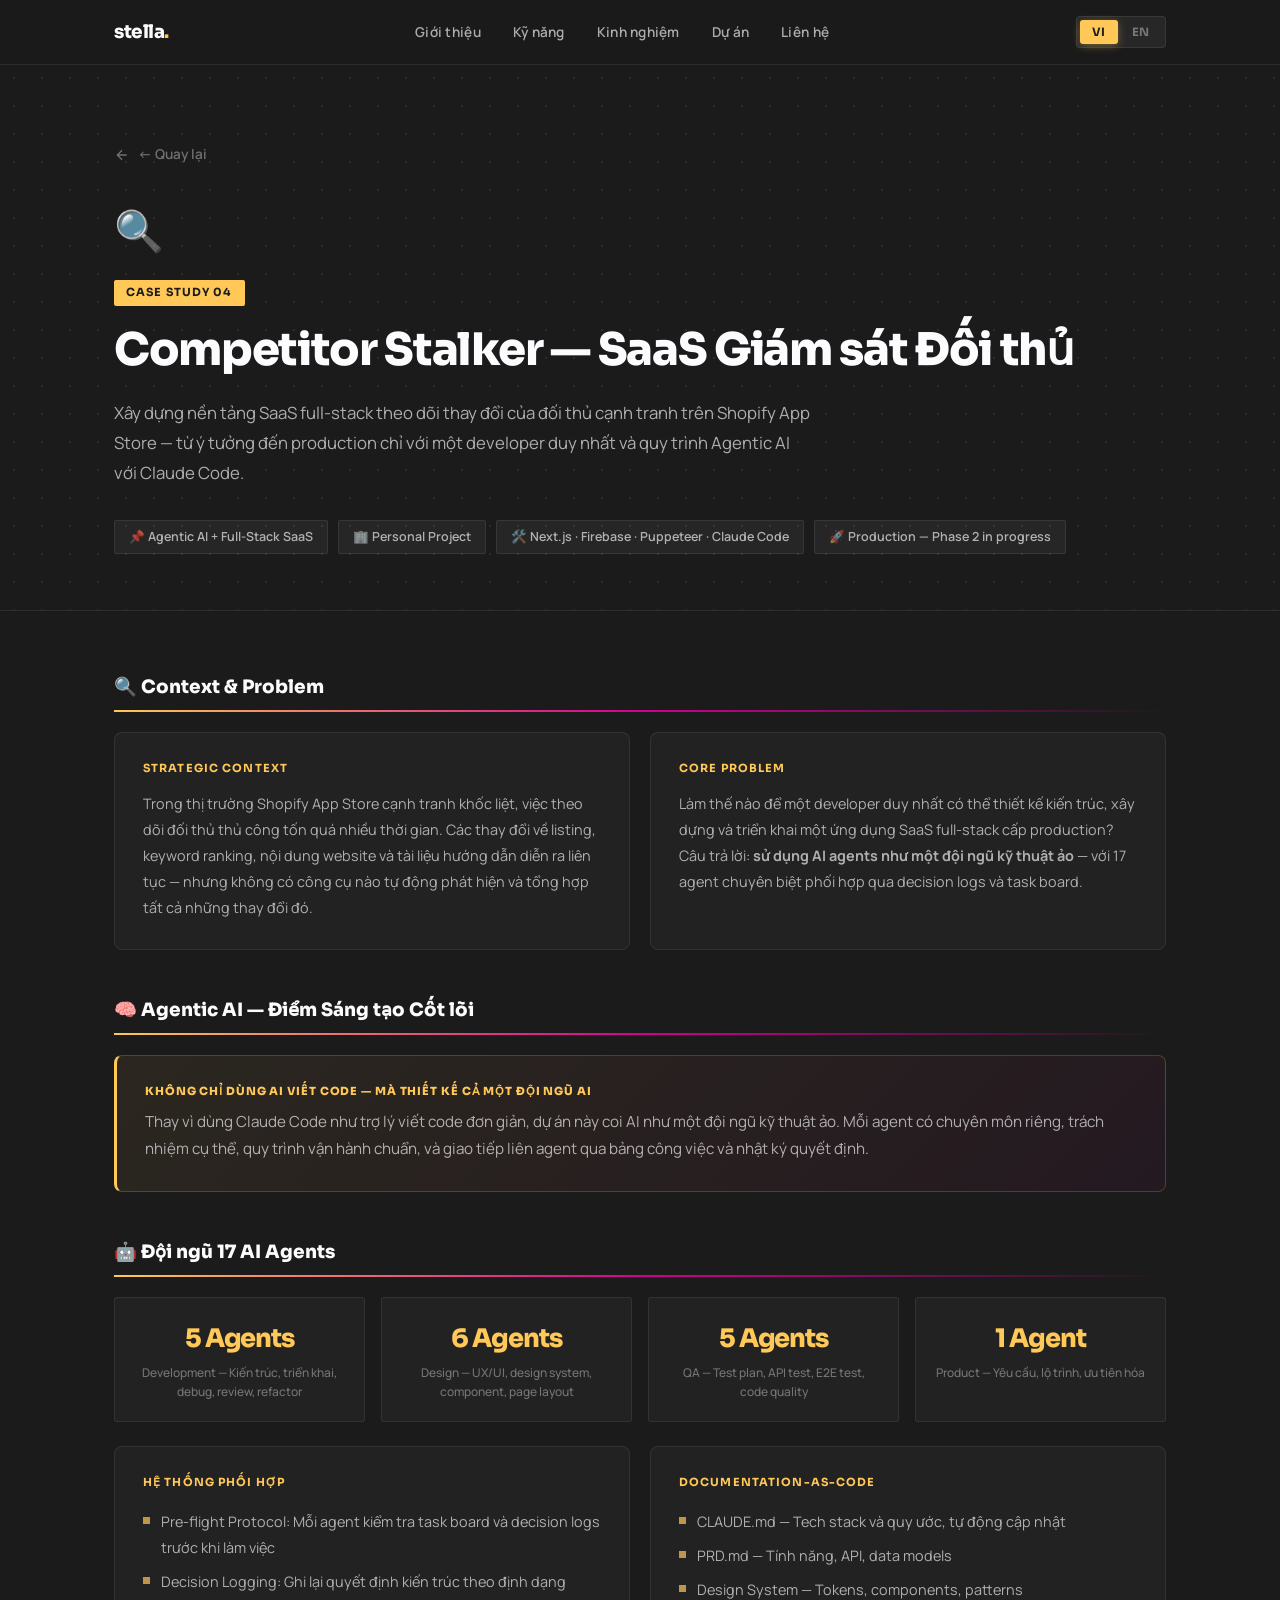
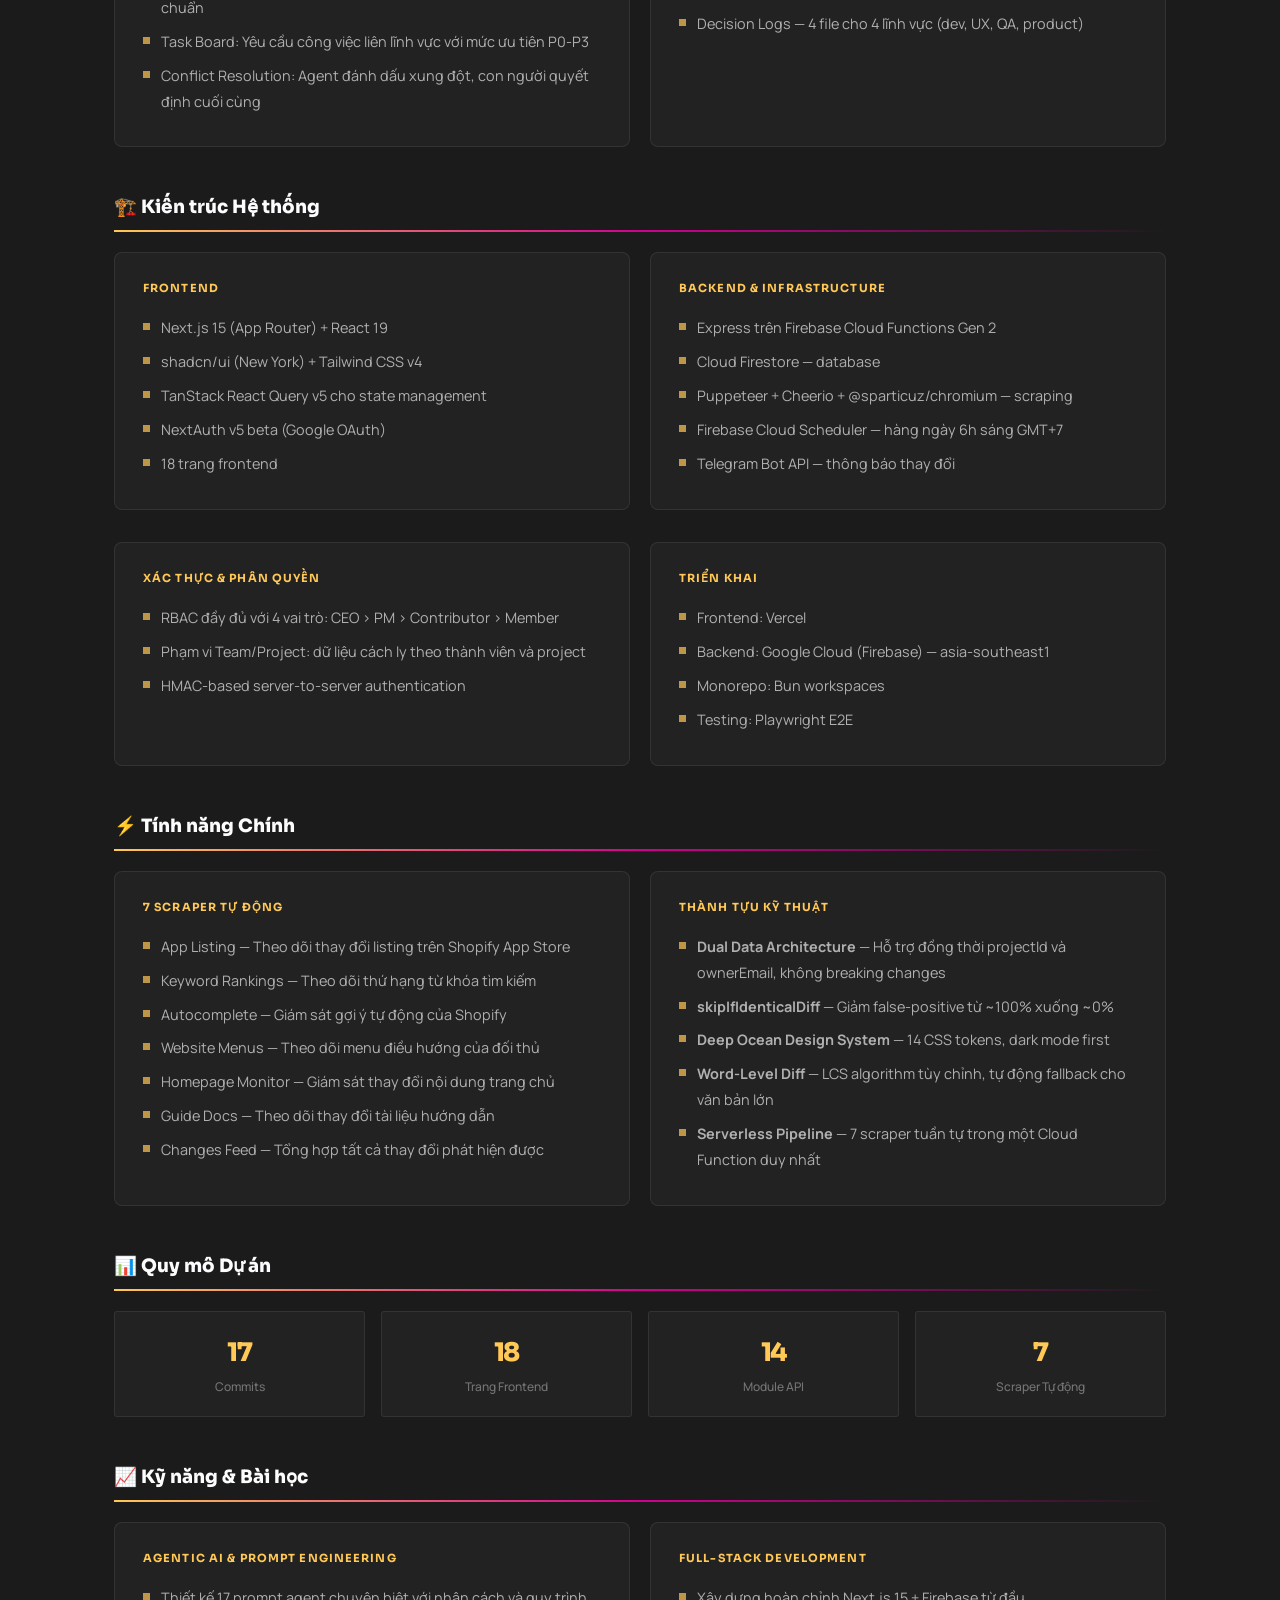
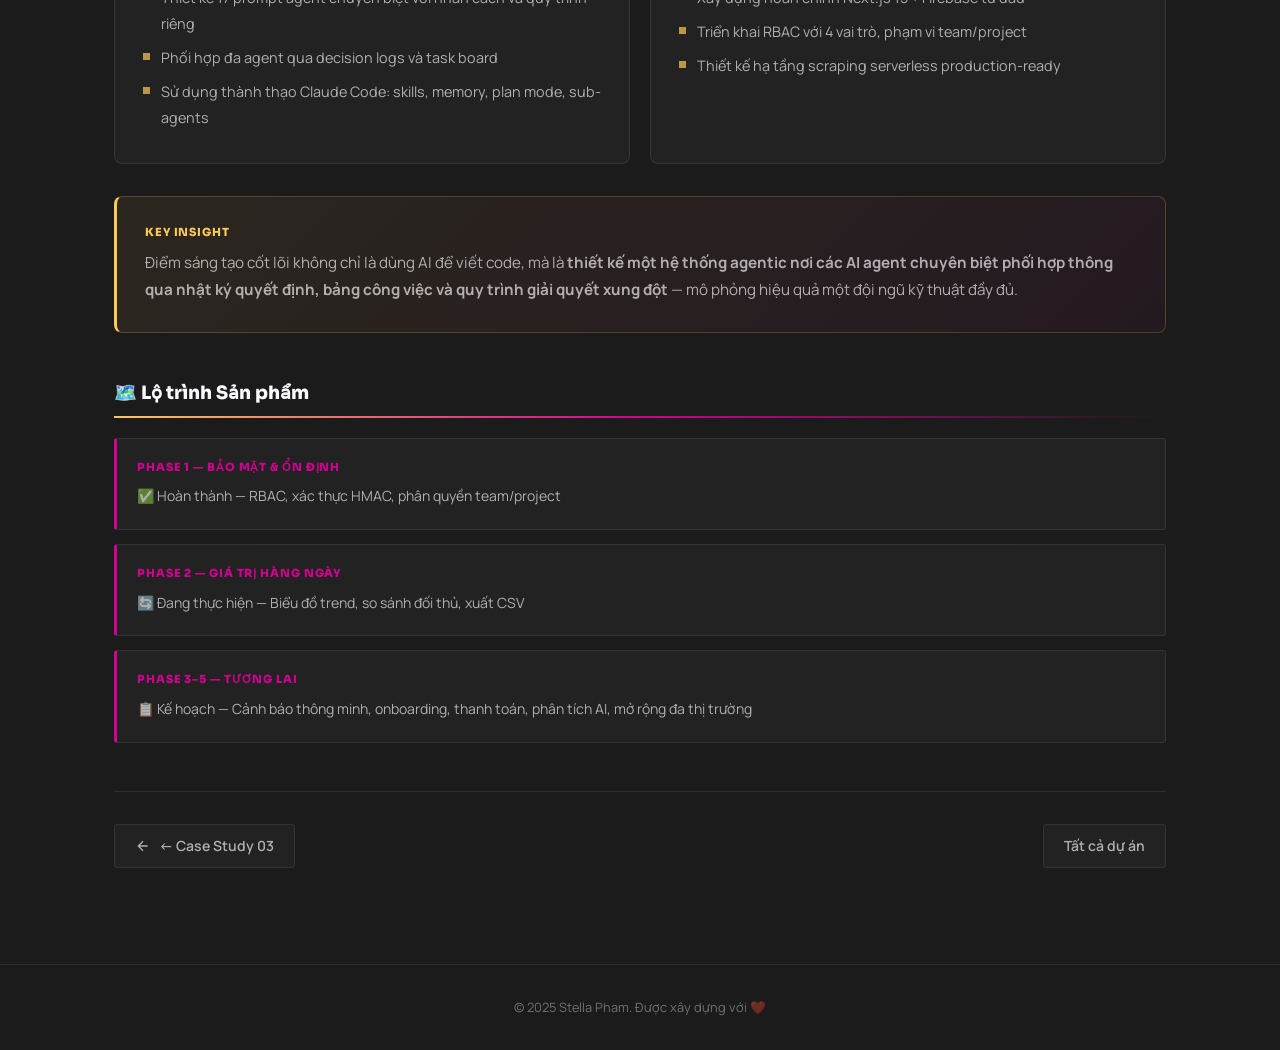
==== projects/competitor-stalker.html @ 6e5c9810 "Add Competitor Stalker case study (Case Study 04) Co-Authored-By: Claude Opus 4.6 (1M context) <nore" ====
<!DOCTYPE html>
<html lang="vi">
<head>
  <meta charset="UTF-8" />
  <meta name="viewport" content="width=device-width, initial-scale=1.0" />
  <!-- Google tag (gtag.js) -->
  <script async src="https://www.googletagmanager.com/gtag/js?id=G-910F1MGZ9N"></script>
  <script>
    window.dataLayer = window.dataLayer || [];
    function gtag(){dataLayer.push(arguments);}
    gtag('js', new Date());
    gtag('config', 'G-910F1MGZ9N');
  </script>
  <title>Competitor Stalker — Stella Pham</title>
  <link rel="preconnect" href="https://fonts.googleapis.com" />
  <link rel="preconnect" href="https://fonts.gstatic.com" crossorigin />
  <link href="https://fonts.googleapis.com/css2?family=Sora:wght@400;500;600;700;800&family=Manrope:wght@400;500;600;700;800&display=swap" rel="stylesheet" />
  <link rel="stylesheet" href="../css/style.css" />
</head>
<body class="detail-page">

<nav>
  <div class="nav-inner">
    <a href="../index.html" class="nav-logo">stella<span>.</span></a>
    <ul class="nav-links">
      <li><a href="../index.html#about" class="nav-link" id="nav-about">Giới thiệu</a></li>
      <li><a href="../index.html#skills" class="nav-link" id="nav-skills">Kỹ năng</a></li>
      <li><a href="../index.html#experience" class="nav-link" id="nav-exp">Kinh nghiệm</a></li>
      <li><a href="../index.html#projects" class="nav-link" id="nav-proj">Dự án</a></li>
      <li><a href="../index.html#contact" class="nav-link" id="nav-contact">Liên hệ</a></li>
    </ul>
    <div class="lang-toggle">
      <button class="lang-btn active" data-lang="vi">VI</button>
      <button class="lang-btn" data-lang="en">EN</button>
    </div>
  </div>
</nav>

<div class="detail-hero">
  <div class="container">
    <a href="../index.html#projects" class="detail-back">
      <svg viewBox="0 0 24 24" fill="none" stroke="currentColor" stroke-width="2"><path d="M19 12H5M12 5l-7 7 7 7"/></svg>
      <span id="back-text">Quay lại</span>
    </a>
    <div class="detail-icon">🔍</div>
    <div class="detail-tag">Case Study 04</div>
    <h1 class="detail-title" id="detail-title">Competitor Stalker — SaaS Giám sát Đối thủ</h1>
    <p class="detail-summary" id="detail-summary">
      Xây dựng nền tảng SaaS full-stack theo dõi thay đổi của đối thủ cạnh tranh trên Shopify App Store — từ ý tưởng đến production chỉ với một developer duy nhất và quy trình Agentic AI với Claude Code.
    </p>
    <div class="detail-meta">
      <span class="detail-meta-tag">📌 Agentic AI + Full-Stack SaaS</span>
      <span class="detail-meta-tag">🏢 Personal Project</span>
      <span class="detail-meta-tag">🛠️ Next.js · Firebase · Puppeteer · Claude Code</span>
      <span class="detail-meta-tag" id="meta-status">🚀 Production — Phase 2 in progress</span>
    </div>
  </div>
</div>

<div class="detail-body">
  <div class="container">

    <!-- CONTEXT -->
    <div class="detail-section">
      <h2 class="detail-section-title" id="sec-context">🔍 Context & Problem</h2>
      <div class="detail-grid fade-in">
        <div class="detail-card">
          <h3 id="card-context-title">Strategic Context</h3>
          <p id="card-context-body">Trong thị trường Shopify App Store cạnh tranh khốc liệt, việc theo dõi đối thủ thủ công tốn quá nhiều thời gian. Các thay đổi về listing, keyword ranking, nội dung website và tài liệu hướng dẫn diễn ra liên tục — nhưng không có công cụ nào tự động phát hiện và tổng hợp tất cả những thay đổi đó.</p>
        </div>
        <div class="detail-card">
          <h3 id="card-problem-title">Core Problem</h3>
          <p id="card-problem-body">Làm thế nào để một developer duy nhất có thể thiết kế kiến trúc, xây dựng và triển khai một ứng dụng SaaS full-stack cấp production? Câu trả lời: <strong>sử dụng AI agents như một đội ngũ kỹ thuật ảo</strong> — với 17 agent chuyên biệt phối hợp qua decision logs và task board.</p>
        </div>
      </div>
    </div>

    <!-- INNOVATION -->
    <div class="detail-section">
      <h2 class="detail-section-title" id="sec-innovation">🧠 Agentic AI — Điểm Sáng tạo Cốt lõi</h2>
      <div class="impact-highlight fade-in">
        <h3 id="innovation-title">Không chỉ dùng AI viết code — mà thiết kế cả một đội ngũ AI</h3>
        <p id="innovation-body">Thay vì dùng Claude Code như trợ lý viết code đơn giản, dự án này coi AI như một đội ngũ kỹ thuật ảo. Mỗi agent có chuyên môn riêng, trách nhiệm cụ thể, quy trình vận hành chuẩn, và giao tiếp liên agent qua bảng công việc và nhật ký quyết định.</p>
      </div>
    </div>

    <!-- AGENT TEAM -->
    <div class="detail-section">
      <h2 class="detail-section-title" id="sec-agents">🤖 Đội ngũ 17 AI Agents</h2>
      <div class="kpi-grid fade-in">
        <div class="kpi-card">
          <div class="kpi-value" id="kpi1-val">5 Agents</div>
          <div class="kpi-label" id="kpi1-label">Development — Kiến trúc, triển khai, debug, review, refactor</div>
        </div>
        <div class="kpi-card">
          <div class="kpi-value" id="kpi2-val">6 Agents</div>
          <div class="kpi-label" id="kpi2-label">Design — UX/UI, design system, component, page layout</div>
        </div>
        <div class="kpi-card">
          <div class="kpi-value" id="kpi3-val">5 Agents</div>
          <div class="kpi-label" id="kpi3-label">QA — Test plan, API test, E2E test, code quality</div>
        </div>
        <div class="kpi-card">
          <div class="kpi-value" id="kpi4-val">1 Agent</div>
          <div class="kpi-label" id="kpi4-label">Product — Yêu cầu, lộ trình, ưu tiên hóa</div>
        </div>
      </div>
      <div class="detail-grid fade-in" style="margin-top:24px;">
        <div class="detail-card">
          <h3 id="coord-title">Hệ thống Phối hợp</h3>
          <ul>
            <li id="c1">Pre-flight Protocol: Mỗi agent kiểm tra task board và decision logs trước khi làm việc</li>
            <li id="c2">Decision Logging: Ghi lại quyết định kiến trúc theo định dạng chuẩn</li>
            <li id="c3">Task Board: Yêu cầu công việc liên lĩnh vực với mức ưu tiên P0-P3</li>
            <li id="c4">Conflict Resolution: Agent đánh dấu xung đột, con người quyết định cuối cùng</li>
          </ul>
        </div>
        <div class="detail-card">
          <h3 id="doc-title">Documentation-as-Code</h3>
          <ul>
            <li id="dc1">CLAUDE.md — Tech stack và quy ước, tự động cập nhật</li>
            <li id="dc2">PRD.md — Tính năng, API, data models</li>
            <li id="dc3">Design System — Tokens, components, patterns</li>
            <li id="dc4">Decision Logs — 4 file cho 4 lĩnh vực (dev, UX, QA, product)</li>
          </ul>
        </div>
      </div>
    </div>

    <!-- ARCHITECTURE -->
    <div class="detail-section">
      <h2 class="detail-section-title" id="sec-arch">🏗️ Kiến trúc Hệ thống</h2>
      <div class="detail-grid fade-in">
        <div class="detail-card">
          <h3 id="fe-title">Frontend</h3>
          <ul>
            <li id="fe1">Next.js 15 (App Router) + React 19</li>
            <li id="fe2">shadcn/ui (New York) + Tailwind CSS v4</li>
            <li id="fe3">TanStack React Query v5 cho state management</li>
            <li id="fe4">NextAuth v5 beta (Google OAuth)</li>
            <li id="fe5">18 trang frontend</li>
          </ul>
        </div>
        <div class="detail-card">
          <h3 id="be-title">Backend & Infrastructure</h3>
          <ul>
            <li id="be1">Express trên Firebase Cloud Functions Gen 2</li>
            <li id="be2">Cloud Firestore — database</li>
            <li id="be3">Puppeteer + Cheerio + @sparticuz/chromium — scraping</li>
            <li id="be4">Firebase Cloud Scheduler — hàng ngày 6h sáng GMT+7</li>
            <li id="be5">Telegram Bot API — thông báo thay đổi</li>
          </ul>
        </div>
      </div>
      <div class="detail-grid fade-in" style="margin-top:24px;">
        <div class="detail-card">
          <h3 id="auth-title">Xác thực & Phân quyền</h3>
          <ul>
            <li id="a1">RBAC đầy đủ với 4 vai trò: CEO > PM > Contributor > Member</li>
            <li id="a2">Phạm vi Team/Project: dữ liệu cách ly theo thành viên và project</li>
            <li id="a3">HMAC-based server-to-server authentication</li>
          </ul>
        </div>
        <div class="detail-card">
          <h3 id="deploy-title">Triển khai</h3>
          <ul>
            <li id="dp1">Frontend: Vercel</li>
            <li id="dp2">Backend: Google Cloud (Firebase) — asia-southeast1</li>
            <li id="dp3">Monorepo: Bun workspaces</li>
            <li id="dp4">Testing: Playwright E2E</li>
          </ul>
        </div>
      </div>
    </div>

    <!-- FEATURES -->
    <div class="detail-section">
      <h2 class="detail-section-title" id="sec-features">⚡ Tính năng Chính</h2>
      <div class="detail-grid fade-in">
        <div class="detail-card">
          <h3 id="scraper-title">7 Scraper Tự động</h3>
          <ul>
            <li id="f1">App Listing — Theo dõi thay đổi listing trên Shopify App Store</li>
            <li id="f2">Keyword Rankings — Theo dõi thứ hạng từ khóa tìm kiếm</li>
            <li id="f3">Autocomplete — Giám sát gợi ý tự động của Shopify</li>
            <li id="f4">Website Menus — Theo dõi menu điều hướng của đối thủ</li>
            <li id="f5">Homepage Monitor — Giám sát thay đổi nội dung trang chủ</li>
            <li id="f6">Guide Docs — Theo dõi thay đổi tài liệu hướng dẫn</li>
            <li id="f7">Changes Feed — Tổng hợp tất cả thay đổi phát hiện được</li>
          </ul>
        </div>
        <div class="detail-card">
          <h3 id="tech-title">Thành tựu Kỹ thuật</h3>
          <ul>
            <li id="t1"><strong>Dual Data Architecture</strong> — Hỗ trợ đồng thời projectId và ownerEmail, không breaking changes</li>
            <li id="t2"><strong>skipIfIdenticalDiff</strong> — Giảm false-positive từ ~100% xuống ~0%</li>
            <li id="t3"><strong>Deep Ocean Design System</strong> — 14 CSS tokens, dark mode first</li>
            <li id="t4"><strong>Word-Level Diff</strong> — LCS algorithm tùy chỉnh, tự động fallback cho văn bản lớn</li>
            <li id="t5"><strong>Serverless Pipeline</strong> — 7 scraper tuần tự trong một Cloud Function duy nhất</li>
          </ul>
        </div>
      </div>
    </div>

    <!-- METRICS -->
    <div class="detail-section">
      <h2 class="detail-section-title" id="sec-metrics">📊 Quy mô Dự án</h2>
      <div class="kpi-grid fade-in">
        <div class="kpi-card">
          <div class="kpi-value" id="m1-val">17</div>
          <div class="kpi-label" id="m1-label">Commits</div>
        </div>
        <div class="kpi-card">
          <div class="kpi-value" id="m2-val">18</div>
          <div class="kpi-label" id="m2-label">Trang Frontend</div>
        </div>
        <div class="kpi-card">
          <div class="kpi-value" id="m3-val">14</div>
          <div class="kpi-label" id="m3-label">Module API</div>
        </div>
        <div class="kpi-card">
          <div class="kpi-value" id="m4-val">7</div>
          <div class="kpi-label" id="m4-label">Scraper Tự động</div>
        </div>
      </div>
    </div>

    <!-- SKILLS LEARNED -->
    <div class="detail-section">
      <h2 class="detail-section-title" id="sec-skills">📈 Kỹ năng & Bài học</h2>
      <div class="detail-grid fade-in">
        <div class="detail-card">
          <h3 id="skill-ai-title">Agentic AI & Prompt Engineering</h3>
          <ul>
            <li id="sk1">Thiết kế 17 prompt agent chuyên biệt với nhân cách và quy trình riêng</li>
            <li id="sk2">Phối hợp đa agent qua decision logs và task board</li>
            <li id="sk3">Sử dụng thành thạo Claude Code: skills, memory, plan mode, sub-agents</li>
          </ul>
        </div>
        <div class="detail-card">
          <h3 id="skill-dev-title">Full-Stack Development</h3>
          <ul>
            <li id="sk4">Xây dựng hoàn chỉnh Next.js 15 + Firebase từ đầu</li>
            <li id="sk5">Triển khai RBAC với 4 vai trò, phạm vi team/project</li>
            <li id="sk6">Thiết kế hạ tầng scraping serverless production-ready</li>
          </ul>
        </div>
      </div>
      <div class="impact-highlight fade-in" style="margin-top:24px;">
        <h3 id="learning-title">Key Insight</h3>
        <p id="learning-body">Điểm sáng tạo cốt lõi không chỉ là dùng AI để viết code, mà là <strong>thiết kế một hệ thống agentic nơi các AI agent chuyên biệt phối hợp thông qua nhật ký quyết định, bảng công việc và quy trình giải quyết xung đột</strong> — mô phỏng hiệu quả một đội ngũ kỹ thuật đầy đủ.</p>
      </div>
    </div>

    <!-- ROADMAP -->
    <div class="detail-section">
      <h2 class="detail-section-title" id="sec-roadmap">🗺️ Lộ trình Sản phẩm</h2>
      <div class="user-story-list fade-in">
        <div class="user-story-card">
          <div class="user-story-role" id="phase1-role">Phase 1 — Bảo mật & Ổn định</div>
          <p id="phase1">✅ Hoàn thành — RBAC, xác thực HMAC, phân quyền team/project</p>
        </div>
        <div class="user-story-card">
          <div class="user-story-role" id="phase2-role">Phase 2 — Giá trị Hàng ngày</div>
          <p id="phase2">🔄 Đang thực hiện — Biểu đồ trend, so sánh đối thủ, xuất CSV</p>
        </div>
        <div class="user-story-card">
          <div class="user-story-role" id="phase3-role">Phase 3–5 — Tương lai</div>
          <p id="phase3">📋 Kế hoạch — Cảnh báo thông minh, onboarding, thanh toán, phân tích AI, mở rộng đa thị trường</p>
        </div>
      </div>
    </div>

    <div class="detail-nav">
      <a href="dashboard-authentication.html">
        <svg width="16" height="16" viewBox="0 0 24 24" fill="none" stroke="currentColor" stroke-width="2"><path d="M19 12H5M12 5l-7 7 7 7"/></svg>
        <span id="prev-proj">← Case Study 03</span>
      </a>
      <a href="../index.html#projects">
        <span id="back-all">Tất cả dự án</span>
      </a>
    </div>

  </div>
</div>

<footer><p id="footer-text">© 2025 Stella Pham. Built with ❤️</p></footer>

<script src="../js/main.js"></script>
<script>
const detailI18n4 = {
  vi: {
    back: '← Quay lại', backAll: 'Tất cả dự án', prevProj: '← Case Study 03',
    title: 'Competitor Stalker — SaaS Giám sát Đối thủ',
    summary: 'Xây dựng nền tảng SaaS full-stack theo dõi thay đổi của đối thủ cạnh tranh trên Shopify App Store — từ ý tưởng đến production chỉ với một developer duy nhất và quy trình Agentic AI với Claude Code.',
    metaStatus: '🚀 Production — Phase 2 in progress',
    secContext: '🔍 Context & Problem',
    contextTitle: 'Strategic Context',
    contextBody: 'Trong thị trường Shopify App Store cạnh tranh khốc liệt, việc theo dõi đối thủ thủ công tốn quá nhiều thời gian. Các thay đổi về listing, keyword ranking, nội dung website và tài liệu hướng dẫn diễn ra liên tục — nhưng không có công cụ nào tự động phát hiện và tổng hợp tất cả những thay đổi đó.',
    problemTitle: 'Core Problem',
    problemBody: 'Làm thế nào để một developer duy nhất có thể thiết kế kiến trúc, xây dựng và triển khai một ứng dụng SaaS full-stack cấp production? Câu trả lời: <strong>sử dụng AI agents như một đội ngũ kỹ thuật ảo</strong> — với 17 agent chuyên biệt phối hợp qua decision logs và task board.',
    secInnovation: '🧠 Agentic AI — Điểm Sáng tạo Cốt lõi',
    innovationTitle: 'Không chỉ dùng AI viết code — mà thiết kế cả một đội ngũ AI',
    innovationBody: 'Thay vì dùng Claude Code như trợ lý viết code đơn giản, dự án này coi AI như một đội ngũ kỹ thuật ảo. Mỗi agent có chuyên môn riêng, trách nhiệm cụ thể, quy trình vận hành chuẩn, và giao tiếp liên agent qua bảng công việc và nhật ký quyết định.',
    secAgents: '🤖 Đội ngũ 17 AI Agents',
    kpi1val: '5 Agents', kpi1label: 'Development — Kiến trúc, triển khai, debug, review, refactor',
    kpi2val: '6 Agents', kpi2label: 'Design — UX/UI, design system, component, page layout',
    kpi3val: '5 Agents', kpi3label: 'QA — Test plan, API test, E2E test, code quality',
    kpi4val: '1 Agent', kpi4label: 'Product — Yêu cầu, lộ trình, ưu tiên hóa',
    coordTitle: 'Hệ thống Phối hợp',
    c: ['Pre-flight Protocol: Mỗi agent kiểm tra task board và decision logs trước khi làm việc','Decision Logging: Ghi lại quyết định kiến trúc theo định dạng chuẩn','Task Board: Yêu cầu công việc liên lĩnh vực với mức ưu tiên P0-P3','Conflict Resolution: Agent đánh dấu xung đột, con người quyết định cuối cùng'],
    docTitle: 'Documentation-as-Code',
    dc: ['CLAUDE.md — Tech stack và quy ước, tự động cập nhật','PRD.md — Tính năng, API, data models','Design System — Tokens, components, patterns','Decision Logs — 4 file cho 4 lĩnh vực (dev, UX, QA, product)'],
    secArch: '🏗️ Kiến trúc Hệ thống',
    feTitle: 'Frontend',
    fe: ['Next.js 15 (App Router) + React 19','shadcn/ui (New York) + Tailwind CSS v4','TanStack React Query v5 cho state management','NextAuth v5 beta (Google OAuth)','18 trang frontend'],
    beTitle: 'Backend & Infrastructure',
    be: ['Express trên Firebase Cloud Functions Gen 2','Cloud Firestore — database','Puppeteer + Cheerio + @sparticuz/chromium — scraping','Firebase Cloud Scheduler — hàng ngày 6h sáng GMT+7','Telegram Bot API — thông báo thay đổi'],
    authTitle: 'Xác thực & Phân quyền',
    a: ['RBAC đầy đủ với 4 vai trò: CEO > PM > Contributor > Member','Phạm vi Team/Project: dữ liệu cách ly theo thành viên và project','HMAC-based server-to-server authentication'],
    deployTitle: 'Triển khai',
    dp: ['Frontend: Vercel','Backend: Google Cloud (Firebase) — asia-southeast1','Monorepo: Bun workspaces','Testing: Playwright E2E'],
    secFeatures: '⚡ Tính năng Chính',
    scraperTitle: '7 Scraper Tự động',
    f: ['App Listing — Theo dõi thay đổi listing trên Shopify App Store','Keyword Rankings — Theo dõi thứ hạng từ khóa tìm kiếm','Autocomplete — Giám sát gợi ý tự động của Shopify','Website Menus — Theo dõi menu điều hướng của đối thủ','Homepage Monitor — Giám sát thay đổi nội dung trang chủ','Guide Docs — Theo dõi thay đổi tài liệu hướng dẫn','Changes Feed — Tổng hợp tất cả thay đổi phát hiện được'],
    techTitle: 'Thành tựu Kỹ thuật',
    t: ['<strong>Dual Data Architecture</strong> — Hỗ trợ đồng thời projectId và ownerEmail, không breaking changes','<strong>skipIfIdenticalDiff</strong> — Giảm false-positive từ ~100% xuống ~0%','<strong>Deep Ocean Design System</strong> — 14 CSS tokens, dark mode first','<strong>Word-Level Diff</strong> — LCS algorithm tùy chỉnh, tự động fallback cho văn bản lớn','<strong>Serverless Pipeline</strong> — 7 scraper tuần tự trong một Cloud Function duy nhất'],
    secMetrics: '📊 Quy mô Dự án',
    m1val: '17', m1label: 'Commits',
    m2val: '18', m2label: 'Trang Frontend',
    m3val: '14', m3label: 'Module API',
    m4val: '7', m4label: 'Scraper Tự động',
    secSkills: '📈 Kỹ năng & Bài học',
    skillAiTitle: 'Agentic AI & Prompt Engineering',
    sk_ai: ['Thiết kế 17 prompt agent chuyên biệt với nhân cách và quy trình riêng','Phối hợp đa agent qua decision logs và task board','Sử dụng thành thạo Claude Code: skills, memory, plan mode, sub-agents'],
    skillDevTitle: 'Full-Stack Development',
    sk_dev: ['Xây dựng hoàn chỉnh Next.js 15 + Firebase từ đầu','Triển khai RBAC với 4 vai trò, phạm vi team/project','Thiết kế hạ tầng scraping serverless production-ready'],
    learningTitle: 'Key Insight',
    learningBody: 'Điểm sáng tạo cốt lõi không chỉ là dùng AI để viết code, mà là <strong>thiết kế một hệ thống agentic nơi các AI agent chuyên biệt phối hợp thông qua nhật ký quyết định, bảng công việc và quy trình giải quyết xung đột</strong> — mô phỏng hiệu quả một đội ngũ kỹ thuật đầy đủ.',
    secRoadmap: '🗺️ Lộ trình Sản phẩm',
    phase1role: 'Phase 1 — Bảo mật & Ổn định',
    phase1: '✅ Hoàn thành — RBAC, xác thực HMAC, phân quyền team/project',
    phase2role: 'Phase 2 — Giá trị Hàng ngày',
    phase2: '🔄 Đang thực hiện — Biểu đồ trend, so sánh đối thủ, xuất CSV',
    phase3role: 'Phase 3–5 — Tương lai',
    phase3: '📋 Kế hoạch — Cảnh báo thông minh, onboarding, thanh toán, phân tích AI, mở rộng đa thị trường',
  },
  en: {
    back: '← Back', backAll: 'All Projects', prevProj: '← Case Study 03',
    title: 'Competitor Stalker — Competitor Monitoring SaaS',
    summary: 'Built a full-stack SaaS platform that tracks competitor changes on Shopify App Store — from idea to production with a single developer and an Agentic AI workflow powered by Claude Code.',
    metaStatus: '🚀 Production — Phase 2 in progress',
    secContext: '🔍 Context & Problem',
    contextTitle: 'Strategic Context',
    contextBody: 'In the fiercely competitive Shopify App Store, manually tracking competitors is too time-consuming. Changes in listings, keyword rankings, website content, and documentation happen constantly — but no tool automatically detects and aggregates all those changes.',
    problemTitle: 'Core Problem',
    problemBody: 'How can a single developer architect, build, and deploy a production-grade full-stack SaaS application? The answer: <strong>using AI agents as a virtual engineering team</strong> — with 17 specialized agents coordinating through decision logs and task boards.',
    secInnovation: '🧠 Agentic AI — Core Innovation',
    innovationTitle: 'Not just using AI to write code — but designing an entire AI team',
    innovationBody: 'Instead of using Claude Code as a simple coding assistant, this project treats AI as a virtual engineering team. Each agent has domain expertise, specific responsibilities, standard operating procedures, and inter-agent communication through task boards and decision logs.',
    secAgents: '🤖 Team of 17 AI Agents',
    kpi1val: '5 Agents', kpi1label: 'Development — Architecture, implementation, debug, review, refactor',
    kpi2val: '6 Agents', kpi2label: 'Design — UX/UI, design system, component, page layout',
    kpi3val: '5 Agents', kpi3label: 'QA — Test plan, API test, E2E test, code quality',
    kpi4val: '1 Agent', kpi4label: 'Product — Requirements, roadmap, prioritization',
    coordTitle: 'Coordination System',
    c: ['Pre-flight Protocol: Each agent checks task board and decision logs before starting work','Decision Logging: Records architectural decisions in a standard format','Task Board: Cross-domain work requests with P0-P3 priority levels','Conflict Resolution: Agents flag conflicts, humans make final decisions'],
    docTitle: 'Documentation-as-Code',
    dc: ['CLAUDE.md — Tech stack and conventions, auto-updated','PRD.md — Features, APIs, data models','Design System — Tokens, components, patterns','Decision Logs — 4 files for 4 domains (dev, UX, QA, product)'],
    secArch: '🏗️ System Architecture',
    feTitle: 'Frontend',
    fe: ['Next.js 15 (App Router) + React 19','shadcn/ui (New York) + Tailwind CSS v4','TanStack React Query v5 for state management','NextAuth v5 beta (Google OAuth)','18 frontend pages'],
    beTitle: 'Backend & Infrastructure',
    be: ['Express on Firebase Cloud Functions Gen 2','Cloud Firestore — database','Puppeteer + Cheerio + @sparticuz/chromium — scraping','Firebase Cloud Scheduler — daily at 6AM GMT+7','Telegram Bot API — change notifications'],
    authTitle: 'Authentication & Authorization',
    a: ['Full RBAC with 4 roles: CEO > PM > Contributor > Member','Team/Project scoping: data isolated by member and project','HMAC-based server-to-server authentication'],
    deployTitle: 'Deployment',
    dp: ['Frontend: Vercel','Backend: Google Cloud (Firebase) — asia-southeast1','Monorepo: Bun workspaces','Testing: Playwright E2E'],
    secFeatures: '⚡ Key Features',
    scraperTitle: '7 Automated Scrapers',
    f: ['App Listing — Track listing changes on Shopify App Store','Keyword Rankings — Monitor search keyword rankings','Autocomplete — Monitor Shopify autocomplete suggestions','Website Menus — Track competitor navigation menus','Homepage Monitor — Monitor homepage content changes','Guide Docs — Track documentation changes','Changes Feed — Aggregate all detected changes'],
    techTitle: 'Technical Achievements',
    t: ['<strong>Dual Data Architecture</strong> — Supports both projectId and ownerEmail simultaneously, zero breaking changes','<strong>skipIfIdenticalDiff</strong> — Reduced false-positives from ~100% to ~0%','<strong>Deep Ocean Design System</strong> — 14 CSS tokens, dark mode first','<strong>Word-Level Diff</strong> — Custom LCS algorithm, auto-fallback for large text','<strong>Serverless Pipeline</strong> — 7 scrapers running sequentially in a single Cloud Function'],
    secMetrics: '📊 Project Scale',
    m1val: '17', m1label: 'Commits',
    m2val: '18', m2label: 'Frontend Pages',
    m3val: '14', m3label: 'API Modules',
    m4val: '7', m4label: 'Automated Scrapers',
    secSkills: '📈 Skills & Learnings',
    skillAiTitle: 'Agentic AI & Prompt Engineering',
    sk_ai: ['Designed 17 specialized agent prompts with distinct personas and workflows','Multi-agent coordination via decision logs and task boards','Mastered Claude Code: skills, memory, plan mode, sub-agents'],
    skillDevTitle: 'Full-Stack Development',
    sk_dev: ['Built complete Next.js 15 + Firebase app from scratch','Implemented RBAC with 4 roles, team/project scoping','Designed production-ready serverless scraping infrastructure'],
    learningTitle: 'Key Insight',
    learningBody: 'The core innovation is not just using AI to write code, but <strong>designing an agentic system where specialized AI agents coordinate through decision logs, task boards, and conflict resolution processes</strong> — effectively simulating a full engineering team.',
    secRoadmap: '🗺️ Product Roadmap',
    phase1role: 'Phase 1 — Security & Stability',
    phase1: '✅ Completed — RBAC, HMAC authentication, team/project scoping',
    phase2role: 'Phase 2 — Daily Value',
    phase2: '🔄 In Progress — Trend charts, competitor comparison, CSV export',
    phase3role: 'Phase 3–5 — Future',
    phase3: '📋 Planned — Smart alerts, onboarding, payments, AI analysis, multi-market expansion',
  }
};

function applyDetail4Lang(lang) {
  const t = detailI18n4[lang];
  const set = (id, v, isHTML) => { const el = document.getElementById(id); if (el) { if (isHTML) el.innerHTML = v; else el.textContent = v; } };

  set('back-text', t.back); set('back-all', t.backAll); set('prev-proj', t.prevProj);
  set('detail-title', t.title); set('detail-summary', t.summary); set('meta-status', t.metaStatus);
  set('sec-context', t.secContext); set('card-context-title', t.contextTitle); set('card-context-body', t.contextBody, true);
  set('card-problem-title', t.problemTitle); set('card-problem-body', t.problemBody, true);
  set('sec-innovation', t.secInnovation); set('innovation-title', t.innovationTitle); set('innovation-body', t.innovationBody);
  set('sec-agents', t.secAgents);
  set('kpi1-val', t.kpi1val); set('kpi1-label', t.kpi1label);
  set('kpi2-val', t.kpi2val); set('kpi2-label', t.kpi2label);
  set('kpi3-val', t.kpi3val); set('kpi3-label', t.kpi3label);
  set('kpi4-val', t.kpi4val); set('kpi4-label', t.kpi4label);
  set('coord-title', t.coordTitle); t.c.forEach((v,i) => set(`c${i+1}`, v));
  set('doc-title', t.docTitle); t.dc.forEach((v,i) => set(`dc${i+1}`, v));
  set('sec-arch', t.secArch);
  set('fe-title', t.feTitle); t.fe.forEach((v,i) => set(`fe${i+1}`, v));
  set('be-title', t.beTitle); t.be.forEach((v,i) => set(`be${i+1}`, v));
  set('auth-title', t.authTitle); t.a.forEach((v,i) => set(`a${i+1}`, v));
  set('deploy-title', t.deployTitle); t.dp.forEach((v,i) => set(`dp${i+1}`, v));
  set('sec-features', t.secFeatures);
  set('scraper-title', t.scraperTitle); t.f.forEach((v,i) => set(`f${i+1}`, v));
  set('tech-title', t.techTitle); t.t.forEach((v,i) => set(`t${i+1}`, v, true));
  set('sec-metrics', t.secMetrics);
  set('m1-val', t.m1val); set('m1-label', t.m1label);
  set('m2-val', t.m2val); set('m2-label', t.m2label);
  set('m3-val', t.m3val); set('m3-label', t.m3label);
  set('m4-val', t.m4val); set('m4-label', t.m4label);
  set('sec-skills', t.secSkills);
  set('skill-ai-title', t.skillAiTitle); t.sk_ai.forEach((v,i) => set(`sk${i+1}`, v));
  set('skill-dev-title', t.skillDevTitle); t.sk_dev.forEach((v,i) => set(`sk${i+4}`, v));
  set('learning-title', t.learningTitle); set('learning-body', t.learningBody, true);
  set('sec-roadmap', t.secRoadmap);
  set('phase1-role', t.phase1role); set('phase1', t.phase1);
  set('phase2-role', t.phase2role); set('phase2', t.phase2);
  set('phase3-role', t.phase3role); set('phase3', t.phase3);

  const nl = i18n[lang].nav;
  set('nav-about', nl.about); set('nav-skills', nl.skills); set('nav-exp', nl.experience); set('nav-proj', nl.projects); set('nav-contact', nl.contact);
  set('footer-text', i18n[lang].footer);
}

document.addEventListener('DOMContentLoaded', () => {
  const savedLang = localStorage.getItem('portfolio-lang') || 'vi';
  document.querySelectorAll('.lang-btn').forEach(btn => {
    btn.classList.toggle('active', btn.dataset.lang === savedLang);
    btn.addEventListener('click', () => {
      const l = btn.dataset.lang;
      localStorage.setItem('portfolio-lang', l);
      document.querySelectorAll('.lang-btn').forEach(b => b.classList.toggle('active', b.dataset.lang === l));
      applyDetail4Lang(l);
    });
  });
  applyDetail4Lang(savedLang);
  observeFadeIn();
});
</script>
</body>
</html>
---- css/style.css ----
/* =============================================
   FONTS — Sora (primary) + Manrope (secondary)
   ============================================= */
@import url('https://fonts.googleapis.com/css2?family=Sora:wght@400;500;600;700;800&family=Manrope:wght@400;500;600;700;800&display=swap');

/* =============================================
   BRAND TOKENS
   ============================================= */
:root {
  --yellow:    #FFC857;
  --magenta:   #D10090;
  --white:     #FCFCFF;
  --black:     #1B1B1B;
  --navy:      #1E2A78;

  /* Surfaces */
  --bg:        #1B1B1B;
  --bg-card:   #222222;
  --bg-card-2: #262626;
  --border:    rgba(255,200,87,0.18);
  --border-light: rgba(255,255,255,0.08);

  /* Text */
  --text-primary:   #FCFCFF;
  --text-secondary: rgba(252,252,255,0.65);
  --text-muted:     rgba(252,252,255,0.38);

  /* Accents */
  --accent:       #FFC857;
  --accent-dim:   rgba(255,200,87,0.12);
  --accent-pink:  #D10090;
  --accent-navy:  #1E2A78;

  /* Geometry */
  --radius:    4px;
  --radius-sm: 3px;
  --radius-lg: 8px;
  --shadow:    0 8px 40px rgba(0,0,0,0.5);
  --transition: 0.22s cubic-bezier(0.4,0,0.2,1);

  --font-primary:   'Sora', sans-serif;
  --font-secondary: 'Manrope', sans-serif;
}

/* =============================================
   BASE
   ============================================= */
*, *::before, *::after { box-sizing: border-box; margin: 0; padding: 0; }
html { scroll-behavior: smooth; font-size: 16px; }

body {
  font-family: var(--font-secondary);
  background: var(--bg);
  color: var(--text-primary);
  line-height: 1.6;
  overflow-x: hidden;
}

h1, h2, h3, h4, h5 {
  font-family: var(--font-primary);
  line-height: 1.25;
  font-weight: 700;
}

a { color: var(--accent); text-decoration: none; transition: color var(--transition); }
a:hover { color: #ffd980; }

::-webkit-scrollbar { width: 5px; }
::-webkit-scrollbar-track { background: var(--bg); }
::-webkit-scrollbar-thumb { background: var(--yellow); border-radius: 3px; }

/* =============================================
   LAYOUT
   ============================================= */
.container { max-width: 1100px; margin: 0 auto; padding: 0 24px; }
section { padding: 96px 0; }

/* =============================================
   RETRO GEOMETRIC PATTERNS (SVG backgrounds)
   ============================================= */

/* Dot grid pattern */
.pattern-dots {
  background-image: radial-gradient(circle, rgba(255,200,87,0.25) 1px, transparent 1px);
  background-size: 28px 28px;
}

/* Circle decoration */
.deco-circle {
  position: absolute;
  border-radius: 50%;
  border: 2px solid var(--yellow);
  pointer-events: none;
}
.deco-circle-fill {
  position: absolute;
  border-radius: 50%;
  background: var(--magenta);
  pointer-events: none;
}
.deco-rect {
  position: absolute;
  background: var(--yellow);
  pointer-events: none;
}
.deco-rect-outline {
  position: absolute;
  border: 2px solid var(--yellow);
  pointer-events: none;
}

/* =============================================
   NAVBAR
   ============================================= */
nav {
  position: fixed; top: 0; left: 0; right: 0; z-index: 1000;
  background: rgba(27,27,27,0.92);
  backdrop-filter: blur(14px);
  -webkit-backdrop-filter: blur(14px);
  border-bottom: 1px solid var(--border-light);
}

.nav-inner {
  max-width: 1100px; margin: 0 auto; padding: 0 24px;
  height: 64px; display: flex; align-items: center; justify-content: space-between;
}

.nav-logo {
  font-family: var(--font-primary);
  font-size: 1.15rem; font-weight: 800; color: var(--text-primary);
  letter-spacing: -0.5px;
}
.nav-logo span { color: var(--yellow); }

.nav-links {
  display: flex; align-items: center; gap: 32px; list-style: none;
}
.nav-links a {
  font-family: var(--font-secondary);
  font-size: 0.85rem; font-weight: 600; color: var(--text-secondary);
  letter-spacing: 0.02em; transition: color var(--transition);
  position: relative;
}
.nav-links a::after {
  content: ''; position: absolute; bottom: -4px; left: 0; right: 0;
  height: 2px; background: var(--yellow); border-radius: 1px;
  transform: scaleX(0); transform-origin: left;
  transition: transform var(--transition);
}
.nav-links a:hover { color: var(--text-primary); }
.nav-links a:hover::after { transform: scaleX(1); }

.lang-toggle {
  display: flex; align-items: center; gap: 2px;
  background: rgba(255,255,255,0.06); border: 1px solid var(--border-light);
  border-radius: 4px; padding: 3px;
}
.lang-btn {
  font-family: var(--font-primary);
  padding: 5px 12px; border-radius: 3px;
  font-size: 0.72rem; font-weight: 700; letter-spacing: 0.05em;
  border: none; cursor: pointer; transition: all var(--transition);
  color: var(--text-muted); background: transparent;
}
.lang-btn.active {
  background: var(--yellow); color: var(--black);
  box-shadow: 0 2px 8px rgba(255,200,87,0.35);
}

/* =============================================
   HERO
   ============================================= */
.hero {
  min-height: 100vh; display: flex; align-items: center;
  padding-top: 64px;
  position: relative; overflow: hidden;
  background: var(--black);
}

/* Retro dot-grid overlay */
.hero-grid {
  position: absolute; inset: 0; z-index: 0;
  background-image: radial-gradient(circle, rgba(255,200,87,0.18) 1px, transparent 1px);
  background-size: 32px 32px;
  mask-image: radial-gradient(ellipse 90% 80% at 50% 50%, black 30%, transparent 100%);
}

/* Retro geometric decorations */
.hero-deco {
  position: absolute; inset: 0; z-index: 0; pointer-events: none; overflow: hidden;
}
.hero-deco-circle-1 {
  width: 320px; height: 320px; border-radius: 50%;
  border: 32px solid var(--navy);
  position: absolute; right: -80px; top: 15%;
  opacity: 0.55;
}
.hero-deco-circle-2 {
  width: 140px; height: 140px; border-radius: 50%;
  background: var(--magenta);
  position: absolute; right: 180px; top: 8%;
  opacity: 0.2;
}
.hero-deco-rect-1 {
  width: 56px; height: 56px;
  background: var(--yellow);
  position: absolute; left: 6%; bottom: 22%;
  opacity: 0.18;
  transform: rotate(15deg);
}
.hero-deco-rect-2 {
  width: 24px; height: 24px;
  background: var(--magenta);
  position: absolute; left: 12%; bottom: 32%;
  opacity: 0.4;
  transform: rotate(30deg);
}
.hero-deco-line {
  width: 120px; height: 3px;
  background: linear-gradient(90deg, var(--yellow), transparent);
  position: absolute; right: 10%; bottom: 30%;
  opacity: 0.4;
}

/* =============================================
   HERO LAYOUT
   ============================================= */
.hero-layout {
  position: relative; z-index: 1;
  display: grid;
  grid-template-columns: 1fr 400px;
  gap: 48px;
  align-items: center;
  width: 100%;
  min-height: calc(100vh - 64px);
  padding: 60px 0;
}

.hero-content { max-width: 560px; }

.hero-tag {
  display: inline-block;
  font-family: var(--font-primary);
  font-size: 0.72rem; font-weight: 700; letter-spacing: 0.1em;
  text-transform: uppercase;
  color: var(--yellow);
  background: rgba(255,200,87,0.08);
  border: 1px solid rgba(255,200,87,0.35);
  padding: 5px 14px; border-radius: 2px;
  margin-bottom: 28px;
  box-shadow: 0 0 12px rgba(255,200,87,0.15), inset 0 0 8px rgba(255,200,87,0.05);
  animation: tagGlow 3s ease-in-out infinite;
}
@keyframes tagGlow {
  0%, 100% { box-shadow: 0 0 10px rgba(255,200,87,0.12), inset 0 0 6px rgba(255,200,87,0.04); }
  50%       { box-shadow: 0 0 20px rgba(255,200,87,0.28), inset 0 0 12px rgba(255,200,87,0.08); }
}

.hero h1 {
  font-family: var(--font-primary);
  font-weight: 800;
  letter-spacing: -0.03em;
  line-height: 1.1;
  margin-bottom: 36px;
}
/* "Xin chào, tôi là" — nhỏ, sát Stella Pham */
.hero h1 > span:first-child {
  display: block;
  font-size: 1rem;
  font-weight: 500;
  color: var(--text-secondary);
  letter-spacing: 0;
  margin-bottom: 0;
}
/* Stella Pham — rất lớn */
.hero h1 .name {
  display: block;
  font-size: clamp(3rem, 7vw, 5.2rem);
  color: var(--yellow);
  font-style: normal;
  line-height: 1.0;
}

.hero-bio {
  font-family: var(--font-secondary);
  font-size: 0.95rem; color: var(--text-secondary);
  line-height: 1.8; margin-bottom: 40px;
}

.hero-cta { display: flex; gap: 14px; flex-wrap: wrap; align-items: center; }

/* MARQUEE BANNER */
.marquee-bar {
  width: 100%;
  background: var(--yellow);
  overflow: hidden;
  padding: 14px 0;
}
.marquee-track {
  display: flex;
  width: max-content;
  animation: marquee 20s linear infinite;
  gap: 0;
}
.marquee-item {
  font-family: var(--font-primary);
  font-size: 0.78rem;
  font-weight: 700;
  letter-spacing: 0.08em;
  text-transform: uppercase;
  color: var(--black);
  white-space: nowrap;
  padding: 0 24px;
}
.marquee-sep {
  font-size: 0.78rem;
  font-weight: 700;
  color: var(--black);
  opacity: 0.4;
  align-self: center;
  flex-shrink: 0;
}
@keyframes marquee {
  0%   { transform: translateX(0); }
  100% { transform: translateX(-50%); }
}

/* BUTTONS */
.btn {
  display: inline-flex; align-items: center; gap: 8px;
  padding: 13px 26px; border-radius: var(--radius);
  font-family: var(--font-primary);
  font-size: 0.875rem; font-weight: 700; letter-spacing: 0.02em;
  transition: all var(--transition); cursor: pointer; border: none;
}
.btn-primary {
  background: var(--yellow); color: var(--black);
  box-shadow: 4px 4px 0px var(--magenta);
}
.btn-primary:hover {
  background: #ffd980; color: var(--black);
  transform: translate(-2px, -2px);
  box-shadow: 6px 6px 0px var(--magenta);
}
.btn-secondary {
  background: transparent; color: var(--yellow);
  border: 2px solid var(--yellow);
  box-shadow: 4px 4px 0px rgba(255,200,87,0.2);
}
.btn-secondary:hover {
  background: rgba(255,200,87,0.08);
  transform: translate(-2px, -2px);
  box-shadow: 6px 6px 0px rgba(255,200,87,0.3);
}

/* =============================================
   HERO VISUAL
   ============================================= */
.hero-visual {
  position: relative;
  width: 400px;
  height: 480px;
  flex-shrink: 0;
  display: flex;
  align-items: center;
  justify-content: center;
}

/* Navy shapes — behind blob & frame */
.hv-navy-rect {
  position: absolute;
  width: 100px; height: 140px;
  background: var(--navy);
  border-radius: 16px;
  bottom: 40px; right: 16px;
  z-index: 0;
  opacity: 0.85;
  transform: rotate(12deg);
  animation: floatYRot2 7s ease-in-out infinite 0.5s;
}
@keyframes floatYRot2 {
  0%, 100% { transform: translateY(0) rotate(12deg); }
  50%       { transform: translateY(-8px) rotate(14deg); }
}
.hv-navy-ring {
  position: absolute;
  width: 100px; height: 100px;
  border-radius: 50%;
  border: 12px solid var(--navy);
  top: 10px; left: 30px;
  z-index: 0;
  opacity: 0.7;
  animation: floatY 6s ease-in-out infinite 2s;
}

.hv-blob {
  position: absolute;
  bottom: 20px;
  left: 50%;
  transform: translateX(-50%);
  width: 300px;
  height: 300px;
  border-radius: 50%;
  background: var(--yellow);
  z-index: 0;
}

.hv-frame {
  position: relative;
  z-index: 1;
  width: 300px;
  height: 380px;
  border: 3px solid var(--navy);
  border-radius: 36px;
  overflow: hidden;
  margin-top: -60px; /* đẩy lên cao hơn */
  background: transparent;
}

.hv-photo {
  width: 100%;
  height: 100%;
  object-fit: cover;
  object-position: top center;
  display: block;
}

/* Decorative shapes */
.hv-shape { position: absolute; pointer-events: none; z-index: 0; }

.hv-shape-ring {
  width: 64px; height: 64px;
  border-radius: 50%;
  border: 3px solid var(--yellow);
  top: 8%; left: 2%;
  animation: floatY 5s ease-in-out infinite;
}
.hv-shape-dot {
  width: 14px; height: 14px;
  border-radius: 50%;
  background: var(--magenta);
  top: 18%; right: 4%;
  animation: floatY 4s ease-in-out infinite 0.8s;
}
.hv-shape-sq {
  width: 22px; height: 22px;
  background: var(--yellow);
  opacity: 0.5;
  bottom: 28%; left: 4%;
  transform: rotate(15deg);
  animation: floatY 6s ease-in-out infinite 1.5s;
}

/* Chat bubbles */
.hv-bubble {
  position: absolute;
  font-family: var(--font-primary);
  font-size: 0.72rem; font-weight: 700;
  color: var(--text-primary);
  background: var(--bg-card);
  border: 1px solid var(--border-light);
  border-radius: 20px 20px 20px 4px;
  padding: 7px 14px;
  white-space: nowrap;
  z-index: 4;
  box-shadow: 0 4px 16px rgba(0,0,0,0.3);
}
/* Bubble tail */
.hv-bubble::after {
  content: '';
  position: absolute;
  bottom: -6px; left: 14px;
  width: 10px; height: 10px;
  background: var(--bg-card);
  border-right: 1px solid var(--border-light);
  border-bottom: 1px solid var(--border-light);
  clip-path: polygon(0 0, 100% 100%, 100% 0);
  transform: rotate(45deg);
}

.hv-bubble-1 {
  top: 12%; left: -10px;
  animation: floatY 4.5s ease-in-out infinite;
  border-color: rgba(255,200,87,0.35);
}
.hv-bubble-2 {
  top: 38%; right: -14px;
  border-radius: 20px 20px 4px 20px;
  animation: floatY 5.5s ease-in-out infinite 1s;
}
.hv-bubble-2::after {
  left: auto; right: 14px;
  transform: rotate(135deg);
}
.hv-bubble-3 {
  bottom: 32%; left: -8px;
  animation: floatY 5s ease-in-out infinite 2s;
  border-color: rgba(209,0,144,0.35);
}

@keyframes floatY {
  0%, 100% { transform: translateY(0); }
  50%       { transform: translateY(-8px); }
}
/* sq has its own rotation, override */
.hv-shape-sq { animation-name: floatYRot; }
@keyframes floatYRot {
  0%, 100% { transform: translateY(0) rotate(15deg); }
  50%       { transform: translateY(-8px) rotate(25deg); }
}

/* =============================================
   SECTION DECO ICONS
   ============================================= */
.has-deco { position: relative; overflow: hidden; }

.sec-deco {
  position: absolute;
  pointer-events: none;
  color: var(--yellow);
  opacity: 0.07;
  z-index: 0;
}
.sec-deco-tl { width: 120px; height: 120px; top: 24px;  left: 24px;  }
.sec-deco-tr { width: 100px; height: 100px; top: 24px;  right: 24px; }
.sec-deco-bl { width: 100px; height: 100px; bottom: 24px; left: 24px; }
.sec-deco-br { width: 120px; height: 120px; bottom: 24px; right: 24px; }
/* Override deco color on light-bg sections */
#about .sec-deco { color: var(--navy); opacity: 0.06; }
/* About section text on white bg */
#about .section-title { color: var(--black); }
#about p { color: #444; }
/* About tag — navy */
#about .section-tag {
  color: var(--navy);
  background: rgba(30,42,120,0.08);
  border-color: rgba(30,42,120,0.25);
}
/* About background shapes */
.about-shape {
  position: absolute;
  pointer-events: none;
  z-index: 0;
  opacity: 0.3;
}
/* Yellow circle — top right */
.about-shape-1 {
  width: 220px; height: 220px;
  border-radius: 50%;
  background: var(--yellow);
  top: -60px; right: -60px;
}
/* Magenta rounded rect — bottom left */
.about-shape-2 {
  width: 160px; height: 160px;
  border-radius: 32px;
  background: var(--magenta);
  bottom: -40px; left: -40px;
  transform: rotate(-18deg);
}
/* Navy pill — mid right */
.about-shape-3 {
  width: 80px; height: 180px;
  border-radius: 999px;
  background: var(--navy);
  bottom: 60px; right: 80px;
  transform: rotate(12deg);
}
/* Yellow small square — top left area */
.about-shape-4 {
  width: 60px; height: 60px;
  border-radius: 12px;
  background: var(--yellow);
  top: 80px; left: 120px;
  transform: rotate(30deg);
}

/* Skill category icon — SVG outline */
.skill-cat-icon {
  width: 36px; height: 36px;
  margin-bottom: 14px;
  color: var(--yellow);
}
.skill-cat-icon svg {
  width: 100%; height: 100%;
}

/* =============================================
   SECTION HEADER
   ============================================= */
.section-header { margin-bottom: 56px; }
.section-tag {
  font-family: var(--font-primary);
  display: inline-block;
  font-size: 0.7rem; font-weight: 700; letter-spacing: 0.12em;
  text-transform: uppercase; color: var(--yellow);
  background: rgba(255,200,87,0.1);
  border: 1px solid rgba(255,200,87,0.25);
  padding: 4px 12px; border-radius: 2px;
  margin-bottom: 14px;
}
.section-title {
  font-family: var(--font-primary);
  font-size: clamp(1.7rem, 3.5vw, 2.4rem);
  font-weight: 800; letter-spacing: -0.02em;
  color: var(--text-primary);
}
.section-line {
  width: 40px; height: 4px;
  background: linear-gradient(90deg, var(--yellow), var(--magenta));
  border-radius: 2px; margin-top: 16px;
}

/* =============================================
   ABOUT
   ============================================= */
#about {
  background: var(--white);
  position: relative; overflow: hidden;
}

.about-grid {
  display: grid; grid-template-columns: 1fr; align-items: center;
  position: relative; z-index: 1;
  max-width: 720px;
}

.about-avatar-wrap {
  position: relative;
  flex-shrink: 0;
}
.about-avatar {
  width: 200px; height: 200px; border-radius: 50%;
  background: var(--navy);
  display: flex; align-items: center; justify-content: center;
  position: relative;
  /* Retro multi-color ring */
  border: 5px solid transparent;
  box-shadow:
    0 0 0 5px var(--black),
    0 0 0 9px var(--yellow),
    0 0 0 13px var(--black),
    0 0 0 17px var(--magenta);
}
/* Square cutout decoration */
.about-avatar::before {
  content: '';
  position: absolute; bottom: -18px; right: -18px;
  width: 36px; height: 36px;
  background: var(--yellow);
  border-radius: 0;
  z-index: 2;
}
.about-avatar::after {
  content: '';
  position: absolute; top: -14px; left: -14px;
  width: 24px; height: 24px;
  background: var(--magenta);
  border-radius: 0;
}

.about-initials {
  font-family: var(--font-primary);
  font-size: 2.8rem; font-weight: 800; color: var(--yellow); letter-spacing: -0.05em;
}

.about-text p {
  font-family: var(--font-secondary);
  color: #444; line-height: 1.8; margin-bottom: 14px;
  font-size: 0.95rem;
}
.about-links { display: flex; gap: 12px; margin-top: 28px; flex-wrap: wrap; }
.about-link {
  display: inline-flex; align-items: center; gap: 8px;
  padding: 9px 18px;
  background: transparent;
  border: 2px solid #ddd;
  border-radius: var(--radius);
  font-family: var(--font-secondary);
  font-size: 0.85rem; font-weight: 600; color: #555;
  transition: all var(--transition);
}
.about-link:hover {
  border-color: var(--navy); color: var(--navy);
  background: rgba(30,42,120,0.06);
  transform: translate(-2px, -2px);
  box-shadow: 3px 3px 0 rgba(30,42,120,0.15);
}
.about-link svg { width: 15px; height: 15px; }

/* =============================================
   SKILLS
   ============================================= */
#skills { background: var(--bg); }

.skills-grid {
  display: grid;
  grid-template-columns: repeat(auto-fit, minmax(260px, 1fr));
  gap: 20px;
  perspective: 1200px;
}
.skill-category-full { grid-column: 1 / -1; }

.skill-category {
  border-radius: var(--radius-lg);
  padding: 28px;
  position: relative; overflow: hidden;
  cursor: default;
  transition: transform 0.12s ease-out,
              box-shadow 0.12s ease-out;
  z-index: 0;
  isolation: isolate;
  will-change: transform;
  transform-style: preserve-3d;
  transform: perspective(800px) rotateX(0deg) rotateY(0deg) scale(1);
}

/* Colored base backgrounds */
.skill-category:nth-child(1) {
  background: #1a2340;
  border: 1px solid rgba(80,120,255,0.25);
}
.skill-category:nth-child(2) {
  background: #261428;
  border: 1px solid rgba(209,0,144,0.25);
}
.skill-category:nth-child(3) {
  background: #1e2a14;
  border: 1px solid rgba(120,200,80,0.22);
}
.skill-category:nth-child(4) {
  background: #1e1a10;
  border: 1px solid rgba(255,200,87,0.2);
}

/* Spotlight overlay (mouse gradient) */
.skill-category::after {
  content: '';
  position: absolute;
  inset: 0;
  border-radius: inherit;
  background: radial-gradient(
    350px circle at var(--mx, 50%) var(--my, 50%),
    rgba(255,255,255,0.11) 0%,
    transparent 65%
  );
  opacity: 0;
  transition: opacity 0.25s ease;
  pointer-events: none;
  z-index: 1;
}
.skill-category.is-tilting::after { opacity: 1; }

/* Content sits above the overlay */
.skill-category > * { position: relative; z-index: 2; }

.skill-category.is-tilting {
  box-shadow: 0 30px 80px rgba(0,0,0,0.65), 0 2px 0 rgba(255,255,255,0.08) inset;
  z-index: 10;
}

/* Per-card accent colors */
.skill-category:nth-child(1) .skill-cat-icon svg { stroke: #7a9fff; }
.skill-category:nth-child(1) .skill-cat-name { color: #7a9fff; }

.skill-category:nth-child(2) .skill-cat-icon svg { stroke: var(--magenta); }
.skill-category:nth-child(2) .skill-cat-name { color: #f060c0; }

.skill-category:nth-child(3) .skill-cat-icon svg { stroke: #82d44b; }
.skill-category:nth-child(3) .skill-cat-name { color: #82d44b; }

.skill-category:nth-child(4) .skill-cat-icon svg { stroke: var(--yellow); }
.skill-category:nth-child(4) .skill-cat-name { color: var(--yellow); }

.skill-cat-icon { font-size: 1.6rem; margin-bottom: 12px; }
.skill-cat-icon svg { width: 28px; height: 28px; }
.skill-cat-name {
  font-family: var(--font-primary);
  font-size: 0.78rem; font-weight: 700; letter-spacing: 0.08em;
  text-transform: uppercase;
  margin-bottom: 18px;
}
.skill-tags { display: flex; flex-wrap: wrap; gap: 8px; }
.skill-tag {
  font-family: var(--font-secondary);
  padding: 4px 12px; border-radius: 2px;
  font-size: 0.78rem; font-weight: 500;
  background: rgba(255,255,255,0.04);
  border: 1px solid rgba(255,255,255,0.1);
  color: var(--text-secondary);
  transition: all var(--transition);
}
.skill-tag:hover {
  border-color: rgba(255,200,87,0.4);
  color: var(--yellow);
  background: rgba(255,200,87,0.08);
}

/* Per-card tag hover: override color to match card accent */
.skill-category:nth-child(1) .skill-tag:hover {
  color: #7a9fff;
  border-color: rgba(122,159,255,0.45);
  background: rgba(122,159,255,0.08);
}
.skill-category:nth-child(2) .skill-tag:hover {
  color: #f060c0;
  border-color: rgba(240,96,192,0.45);
  background: rgba(240,96,192,0.08);
}
.skill-category:nth-child(3) .skill-tag:hover {
  color: #82d44b;
  border-color: rgba(130,212,75,0.45);
  background: rgba(130,212,75,0.08);
}
.skill-tag.tool {
  background: rgba(30,42,120,0.5);
  border-color: rgba(30,42,120,0.8);
  color: #9EB3FF;
  font-weight: 600;
}

/* Tools list with icons */
.tool-list {
  display: grid;
  grid-template-columns: repeat(3, 1fr);
  gap: 10px 16px;
}
.tool-item {
  display: flex;
  align-items: center;
  gap: 8px;
  font-family: var(--font-secondary);
  font-size: 0.82rem;
  font-weight: 500;
  color: #9EB3FF;
}
.tool-icon {
  width: 15px;
  height: 15px;
  flex-shrink: 0;
  color: #9EB3FF;
  opacity: 0.85;
}

/* =============================================
   EXPERIENCE
   ============================================= */
#experience {
  background: #1E1E1E;
  position: relative; overflow: hidden;
}
#experience::after {
  content: '';
  position: absolute; right: 0; top: 0; bottom: 0; width: 320px;
  background-image: radial-gradient(circle, rgba(209,0,144,0.08) 1px, transparent 1px);
  background-size: 24px 24px;
  pointer-events: none;
}

.timeline { position: relative; padding-left: 32px; }
.timeline::before {
  content: ''; position: absolute; left: 0; top: 8px; bottom: 8px;
  width: 3px;
  background: linear-gradient(to bottom, var(--yellow), var(--magenta), transparent);
  border-radius: 2px;
}

.timeline-item { position: relative; margin-bottom: 40px; }
.timeline-item:last-child { margin-bottom: 0; }

.timeline-dot {
  position: absolute; left: -39px; top: 8px;
  width: 14px; height: 14px;
  background: var(--yellow);
  border: 3px solid var(--bg);
  border-radius: 0; /* Square dot = retro */
  box-shadow: 0 0 0 2px var(--yellow), 2px 2px 0 var(--magenta);
}

.timeline-card {
  background: var(--bg-card);
  border: 1px solid var(--border-light);
  border-radius: var(--radius-lg); padding: 28px;
  transition: all var(--transition);
  position: relative;
}
.timeline-card:hover {
  border-color: rgba(255,200,87,0.25);
  box-shadow: 4px 4px 0 rgba(255,200,87,0.12), var(--shadow);
}

.timeline-header {
  display: flex; justify-content: space-between; align-items: flex-start;
  gap: 16px; margin-bottom: 6px; flex-wrap: wrap;
}
.timeline-company {
  font-family: var(--font-primary);
  font-size: 1rem; font-weight: 800; color: var(--text-primary);
}
.timeline-period {
  font-family: var(--font-primary);
  font-size: 0.72rem; font-weight: 700; letter-spacing: 0.05em;
  color: var(--black); background: var(--yellow);
  padding: 4px 10px; border-radius: 2px; white-space: nowrap;
}
.timeline-role {
  font-family: var(--font-secondary);
  font-size: 0.875rem; color: var(--magenta); font-weight: 600; margin-bottom: 2px;
}
.timeline-company-desc {
  font-family: var(--font-secondary);
  font-size: 0.78rem; color: var(--text-muted); margin-bottom: 16px;
}
.timeline-bullets { list-style: none; }
.timeline-bullets li {
  font-family: var(--font-secondary);
  font-size: 0.875rem; color: var(--text-secondary); line-height: 1.75;
  padding: 4px 0 4px 20px; position: relative;
}
.timeline-bullets li::before {
  content: ''; position: absolute; left: 0; top: 13px;
  width: 7px; height: 7px;
  background: var(--yellow);
  border-radius: 0; /* Square bullet */
  opacity: 0.7;
}

/* =============================================
   PROJECTS
   ============================================= */
#projects { background: var(--bg); }

.projects-grid { display: grid; grid-template-columns: repeat(auto-fit, minmax(320px, 1fr)); gap: 20px; }

.project-card {
  background: var(--bg-card);
  border: 1px solid var(--border-light);
  border-radius: var(--radius-lg); padding: 32px;
  cursor: pointer; transition: all var(--transition);
  display: flex; flex-direction: column;
  position: relative; overflow: hidden;
}
/* Retro top bar */
.project-card::before {
  content: ''; position: absolute; top: 0; left: 0; right: 0; height: 3px;
  background: linear-gradient(90deg, var(--yellow), var(--magenta));
  transform: scaleX(0); transform-origin: left;
  transition: transform 0.35s cubic-bezier(0.4,0,0.2,1);
}
/* Retro corner square */
.project-card::after {
  content: '';
  position: absolute; bottom: 0; right: 0;
  width: 32px; height: 32px;
  background: rgba(255,200,87,0.06);
  clip-path: polygon(100% 0, 100% 100%, 0 100%);
  transition: background var(--transition);
}
.project-card:hover {
  border-color: rgba(255,200,87,0.3);
  transform: translate(-4px, -4px);
  box-shadow: 4px 4px 0 rgba(255,200,87,0.2), 8px 8px 0 rgba(209,0,144,0.1);
}
.project-card:hover::before { transform: scaleX(1); }
.project-card:hover::after { background: rgba(255,200,87,0.12); }

.project-num {
  font-family: var(--font-primary);
  font-size: 0.68rem; font-weight: 700; letter-spacing: 0.1em;
  color: var(--text-muted); text-transform: uppercase; margin-bottom: 16px;
}
.project-icon { font-size: 2.2rem; margin-bottom: 16px; }
.project-title {
  font-family: var(--font-primary);
  font-size: 1.1rem; font-weight: 800; color: var(--text-primary); margin-bottom: 12px;
  letter-spacing: -0.01em;
}
.project-summary {
  font-family: var(--font-secondary);
  font-size: 0.875rem; color: var(--text-secondary); line-height: 1.75; flex: 1;
}
.project-tags { display: flex; flex-wrap: wrap; gap: 7px; margin-top: 20px; }
.project-tag {
  font-family: var(--font-secondary);
  font-size: 0.7rem; font-weight: 600; padding: 3px 10px;
  border-radius: 2px;
  background: rgba(255,255,255,0.04);
  border: 1px solid rgba(255,255,255,0.1);
  color: var(--text-muted);
}
.project-arrow {
  display: flex; align-items: center; gap: 6px;
  font-family: var(--font-primary);
  font-size: 0.8rem; font-weight: 700; color: var(--yellow);
  margin-top: 20px; transition: gap var(--transition);
  letter-spacing: 0.02em;
}
.project-card:hover .project-arrow { gap: 12px; }

/* =============================================
   CONTACT
   ============================================= */
#contact {
  background: #1E1E1E;
  position: relative; overflow: hidden;
}
#contact::before {
  content: '';
  position: absolute; inset: 0;
  background-image: radial-gradient(circle, rgba(255,200,87,0.08) 1px, transparent 1px);
  background-size: 28px 28px;
  pointer-events: none;
}

.contact-wrap { max-width: 600px; margin: 0 auto; text-align: center; position: relative; }
.contact-wrap .section-header { text-align: center; }
.contact-wrap .section-line { margin: 16px auto 0; }
.contact-desc {
  font-family: var(--font-secondary);
  font-size: 1rem; color: var(--text-secondary); line-height: 1.8; margin-bottom: 40px;
}
.contact-links { display: flex; justify-content: center; gap: 16px; flex-wrap: wrap; }
.contact-btn {
  display: inline-flex; align-items: center; gap: 10px;
  padding: 14px 28px; border-radius: var(--radius);
  font-family: var(--font-primary);
  font-size: 0.875rem; font-weight: 700; letter-spacing: 0.02em;
  transition: all var(--transition);
}
.contact-btn-primary {
  background: var(--yellow); color: var(--black);
  border: 2px solid var(--yellow);
  box-shadow: 4px 4px 0 var(--magenta);
}
.contact-btn-primary:hover {
  background: #ffd980; color: var(--black);
  transform: translate(-2px, -2px);
  box-shadow: 6px 6px 0 var(--magenta);
}
.contact-btn-secondary {
  background: transparent; color: var(--text-secondary);
  border: 2px solid var(--border-light);
  box-shadow: 4px 4px 0 rgba(255,255,255,0.04);
}
.contact-btn-secondary:hover {
  border-color: var(--yellow); color: var(--yellow);
  background: rgba(255,200,87,0.08);
  transform: translate(-2px, -2px);
  box-shadow: 6px 6px 0 rgba(255,200,87,0.2);
}

/* =============================================
   FOOTER
   ============================================= */
footer {
  padding: 32px 24px; text-align: center;
  border-top: 1px solid var(--border-light);
  font-family: var(--font-secondary);
  font-size: 0.8rem; color: var(--text-muted);
}

/* =============================================
   PROJECT DETAIL PAGE
   ============================================= */
.detail-page { padding-top: 64px; }

.detail-hero {
  padding: 80px 0 56px;
  border-bottom: 1px solid var(--border-light);
  background: var(--black);
  position: relative; overflow: hidden;
}
.detail-hero::before {
  content: '';
  position: absolute; inset: 0;
  background-image: radial-gradient(circle, rgba(255,200,87,0.1) 1px, transparent 1px);
  background-size: 28px 28px;
  pointer-events: none;
}

.detail-back {
  display: inline-flex; align-items: center; gap: 8px;
  font-family: var(--font-secondary);
  color: var(--text-muted); font-size: 0.85rem; font-weight: 600;
  margin-bottom: 32px; transition: color var(--transition);
}
.detail-back:hover { color: var(--yellow); }
.detail-back svg { width: 16px; height: 16px; }

.detail-icon { font-size: 2.5rem; margin-bottom: 16px; }
.detail-tag {
  font-family: var(--font-primary);
  display: inline-block; font-size: 0.7rem; font-weight: 700;
  letter-spacing: 0.1em; text-transform: uppercase;
  color: var(--black); background: var(--yellow);
  padding: 4px 12px; border-radius: 2px; margin-bottom: 16px;
}
.detail-title {
  font-family: var(--font-primary);
  font-size: clamp(1.8rem, 4vw, 2.8rem);
  font-weight: 800; letter-spacing: -0.03em;
  margin-bottom: 20px;
}
.detail-summary {
  font-family: var(--font-secondary);
  font-size: 1.05rem; color: var(--text-secondary); max-width: 700px;
  line-height: 1.8; margin-bottom: 32px;
}
.detail-meta { display: flex; gap: 10px; flex-wrap: wrap; }
.detail-meta-tag {
  font-family: var(--font-secondary);
  font-size: 0.78rem; font-weight: 600;
  padding: 6px 14px; border-radius: 2px;
  background: rgba(255,255,255,0.05);
  border: 1px solid var(--border-light);
  color: var(--text-secondary);
}

.detail-body {
  padding: 64px 0;
  background: var(--bg);
}

.detail-grid { display: grid; grid-template-columns: 1fr 1fr; gap: 20px; margin-bottom: 32px; }
.detail-grid-3 { grid-template-columns: repeat(3, 1fr); }

.detail-card {
  background: var(--bg-card);
  border: 1px solid var(--border-light);
  border-radius: var(--radius-lg); padding: 28px;
  transition: border-color var(--transition);
}
.detail-card:hover { border-color: rgba(255,200,87,0.2); }
.detail-card h3 {
  font-family: var(--font-primary);
  font-size: 0.7rem; font-weight: 700; letter-spacing: 0.1em;
  text-transform: uppercase; color: var(--yellow); margin-bottom: 16px;
}
.detail-card p, .detail-card li {
  font-family: var(--font-secondary);
  font-size: 0.9rem; color: var(--text-secondary); line-height: 1.8;
}
.detail-card ul { list-style: none; }
.detail-card ul li { padding: 4px 0 4px 18px; position: relative; }
.detail-card ul li::before {
  content: ''; position: absolute; left: 0; top: 12px;
  width: 7px; height: 7px;
  background: var(--yellow);
  border-radius: 0; opacity: 0.7;
}

.detail-section { margin-bottom: 48px; }
.detail-section-title {
  font-family: var(--font-primary);
  font-size: 1.15rem; font-weight: 800; color: var(--text-primary);
  margin-bottom: 20px; padding-bottom: 12px;
  border-bottom: 2px solid transparent;
  border-image: linear-gradient(90deg, var(--yellow), var(--magenta), transparent) 1;
}

.kpi-grid { display: grid; grid-template-columns: repeat(auto-fit, minmax(150px, 1fr)); gap: 16px; }
.kpi-card {
  background: var(--bg-card);
  border: 1px solid var(--border-light);
  border-radius: var(--radius-sm); padding: 20px; text-align: center;
  transition: all var(--transition);
}
.kpi-card:hover {
  border-color: rgba(255,200,87,0.3);
  box-shadow: 3px 3px 0 rgba(255,200,87,0.15);
}
.kpi-value {
  font-family: var(--font-primary);
  font-size: 1.6rem; font-weight: 800; color: var(--yellow);
  letter-spacing: -0.04em;
}
.kpi-label {
  font-family: var(--font-secondary);
  font-size: 0.75rem; color: var(--text-muted); margin-top: 4px; font-weight: 500;
}

.hypothesis-grid { display: grid; grid-template-columns: repeat(auto-fit, minmax(240px, 1fr)); gap: 16px; }
.hypothesis-card {
  background: var(--bg-card);
  border: 1px solid var(--border-light);
  border-left: 3px solid var(--yellow);
  border-radius: var(--radius-sm); padding: 20px;
}
.hypothesis-label {
  font-family: var(--font-primary);
  font-size: 0.7rem; font-weight: 800; letter-spacing: 0.1em;
  text-transform: uppercase; color: var(--yellow); margin-bottom: 8px;
}
.hypothesis-card p {
  font-family: var(--font-secondary);
  font-size: 0.875rem; color: var(--text-secondary); line-height: 1.75;
}

.user-story-list { display: flex; flex-direction: column; gap: 14px; }
.user-story-card {
  background: var(--bg-card);
  border: 1px solid var(--border-light);
  border-left: 3px solid var(--magenta);
  border-radius: var(--radius-sm); padding: 20px;
}
.user-story-role {
  font-family: var(--font-primary);
  font-size: 0.7rem; font-weight: 800; letter-spacing: 0.08em;
  text-transform: uppercase; color: var(--magenta); margin-bottom: 8px;
}
.user-story-card p {
  font-family: var(--font-secondary);
  font-size: 0.875rem; color: var(--text-secondary); line-height: 1.75;
}

.impact-highlight {
  background: linear-gradient(135deg, rgba(255,200,87,0.07), rgba(209,0,144,0.05));
  border: 1px solid rgba(255,200,87,0.2);
  border-left: 3px solid var(--yellow);
  border-radius: var(--radius-lg); padding: 28px; margin-bottom: 20px;
}
.impact-highlight h3 {
  font-family: var(--font-primary);
  font-size: 0.7rem; font-weight: 800; color: var(--yellow);
  margin-bottom: 10px; text-transform: uppercase; letter-spacing: 0.08em;
}
.impact-highlight p {
  font-family: var(--font-secondary);
  font-size: 0.95rem; color: var(--text-secondary); line-height: 1.8;
}

.detail-nav {
  display: flex; justify-content: space-between; align-items: center;
  padding: 32px 0; border-top: 1px solid var(--border-light);
  gap: 16px; flex-wrap: wrap;
}
.detail-nav a {
  display: inline-flex; align-items: center; gap: 8px;
  padding: 10px 20px; border-radius: var(--radius);
  background: var(--bg-card);
  border: 1px solid var(--border-light);
  font-family: var(--font-secondary);
  font-size: 0.875rem; font-weight: 600; color: var(--text-secondary);
  transition: all var(--transition);
}
.detail-nav a:hover {
  border-color: var(--yellow); color: var(--yellow);
  background: rgba(255,200,87,0.08);
  transform: translate(-2px, -2px);
  box-shadow: 3px 3px 0 rgba(255,200,87,0.2);
}

/* =============================================
   FADE IN / SLIDE IN
   ============================================= */
.fade-in {
  opacity: 0; transform: translateY(20px);
  transition: opacity 0.55s ease, transform 0.55s ease;
}
.fade-in.visible { opacity: 1; transform: translateY(0); }

.slide-left {
  opacity: 0; transform: translateX(-60px);
  transition: opacity 0.6s cubic-bezier(0.4,0,0.2,1), transform 0.6s cubic-bezier(0.4,0,0.2,1);
}
.slide-left.visible { opacity: 1; transform: translateX(0); }

.slide-right {
  opacity: 0; transform: translateX(60px);
  transition: opacity 0.6s cubic-bezier(0.4,0,0.2,1), transform 0.6s cubic-bezier(0.4,0,0.2,1);
}
.slide-right.visible { opacity: 1; transform: translateX(0); }

/* Stagger delays for child elements */
.slide-left:nth-child(1), .slide-right:nth-child(1) { transition-delay: 0.05s; }
.slide-left:nth-child(2), .slide-right:nth-child(2) { transition-delay: 0.15s; }
.slide-left:nth-child(3), .slide-right:nth-child(3) { transition-delay: 0.25s; }
.slide-left:nth-child(4), .slide-right:nth-child(4) { transition-delay: 0.35s; }

/* =============================================
   RESPONSIVE
   ============================================= */
@media (max-width: 960px) {
  .hero-layout {
    grid-template-columns: 1fr;
    gap: 40px;
    padding: 48px 0 60px;
  }
  .hero-content { max-width: 100%; text-align: center; }
  .hero-cta { justify-content: center; }
  .hero-visual {
    width: 280px;
    height: 320px;
    margin: 0 auto;
  }
  .hv-blob { width: 200px; height: 200px; bottom: 10px; }
  .hv-frame { width: 200px; height: 260px; border-radius: 24px; margin-top: -30px; }
  .hv-bubble, .hv-shape, .hv-navy-rect, .hv-navy-ring { display: none; }
}

@media (max-width: 768px) {
  section { padding: 64px 0; }
  .about-grid { grid-template-columns: 1fr; text-align: center; gap: 40px; }
  .about-avatar-wrap { display: flex; justify-content: center; }
  .about-links { justify-content: center; }
  .about-avatar::before, .about-avatar::after { display: none; }
  .detail-grid { grid-template-columns: 1fr; }
  .detail-grid-3 { grid-template-columns: 1fr; }
  .nav-links { display: none; }
  .detail-nav { flex-direction: column; align-items: stretch; text-align: center; }
}

@media (max-width: 480px) {
  .hero h1 .name { font-size: 2.8rem; }
  .hero-cta { flex-direction: column; }
  .btn { justify-content: center; }
  .contact-links { flex-direction: column; align-items: center; }
}
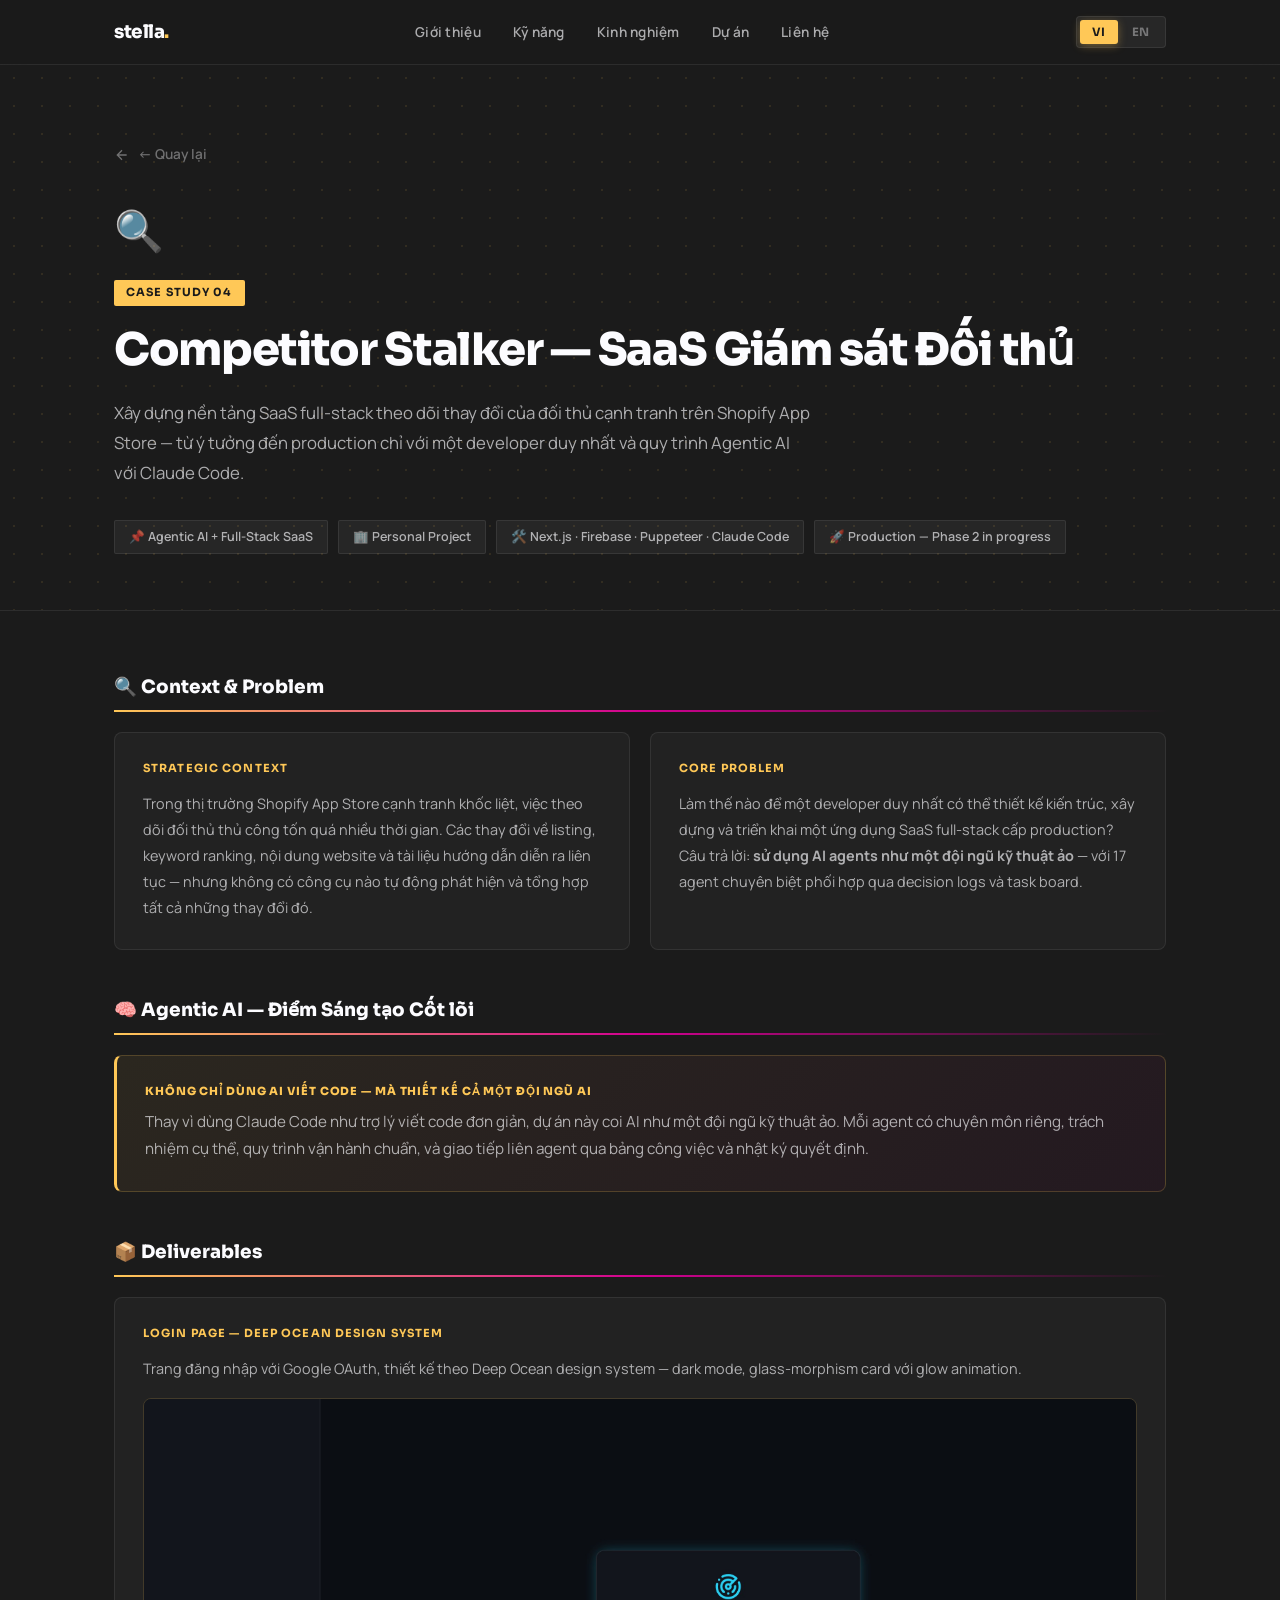
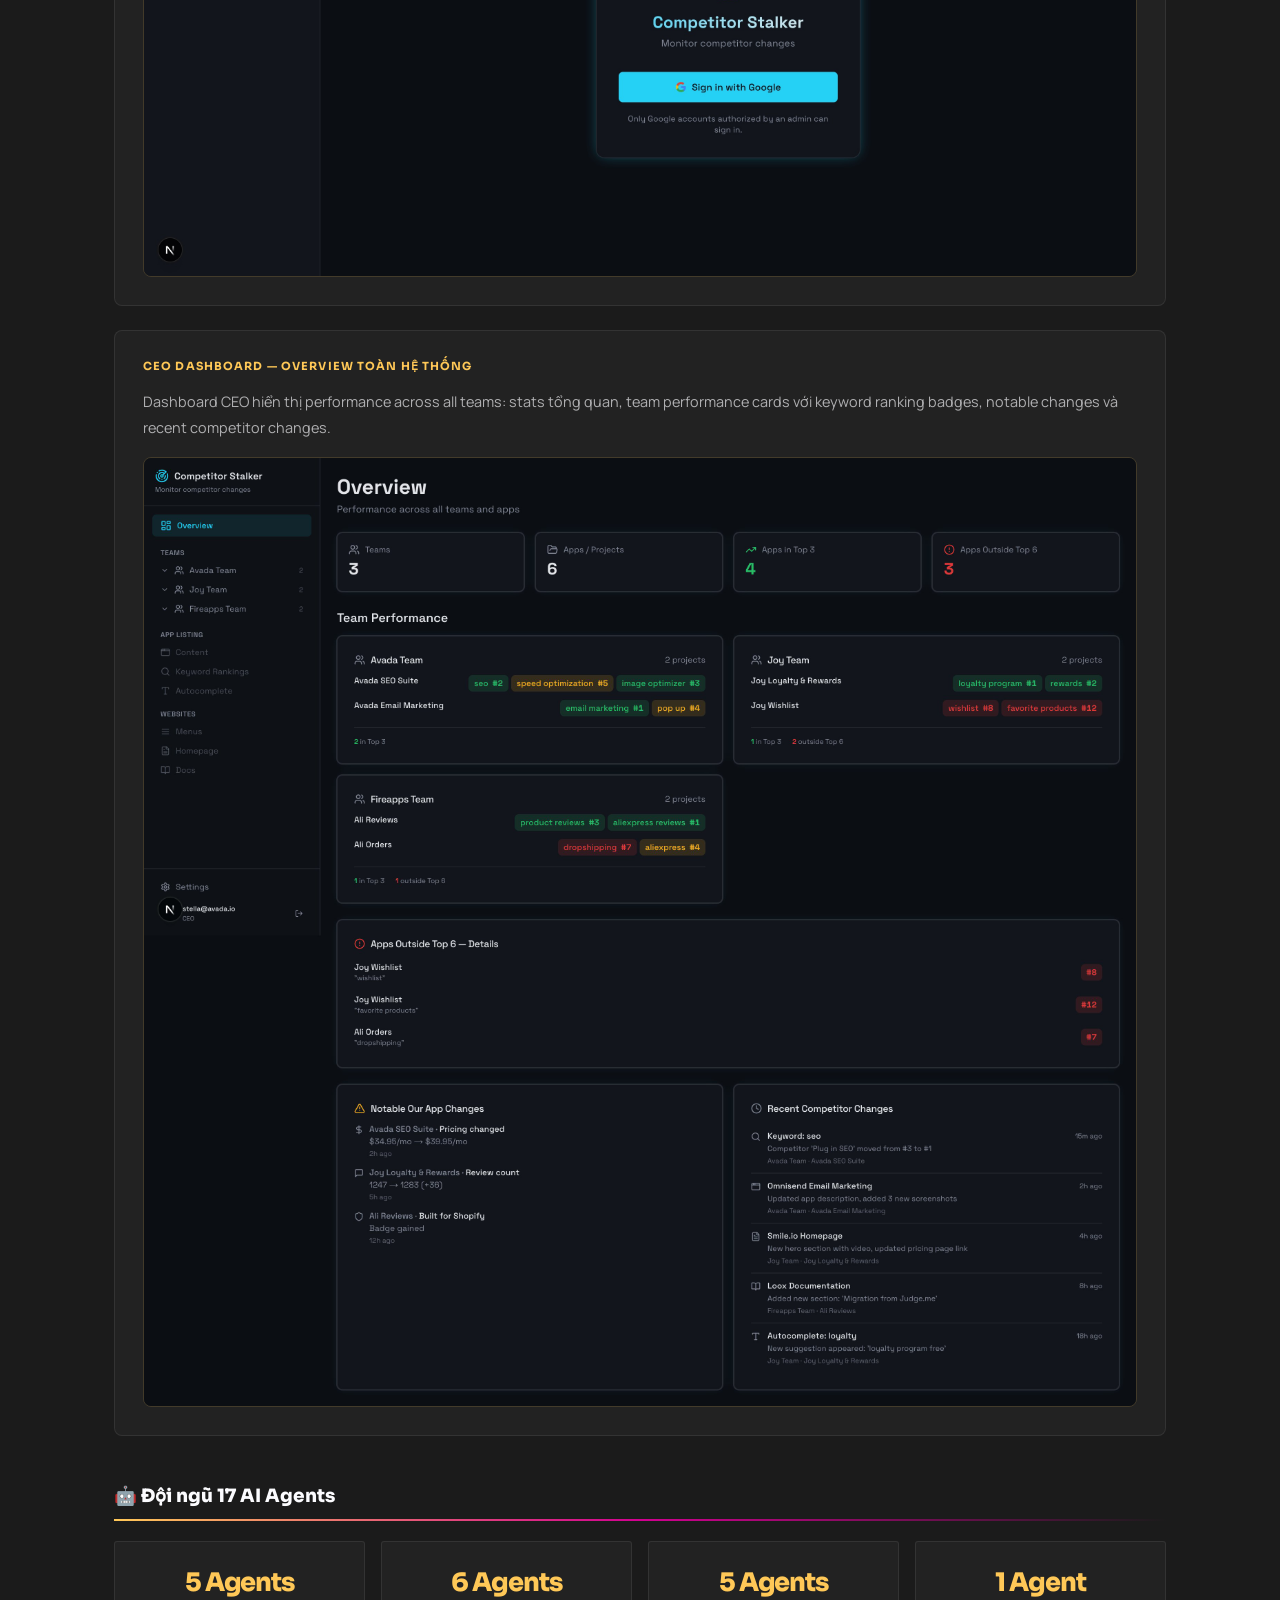
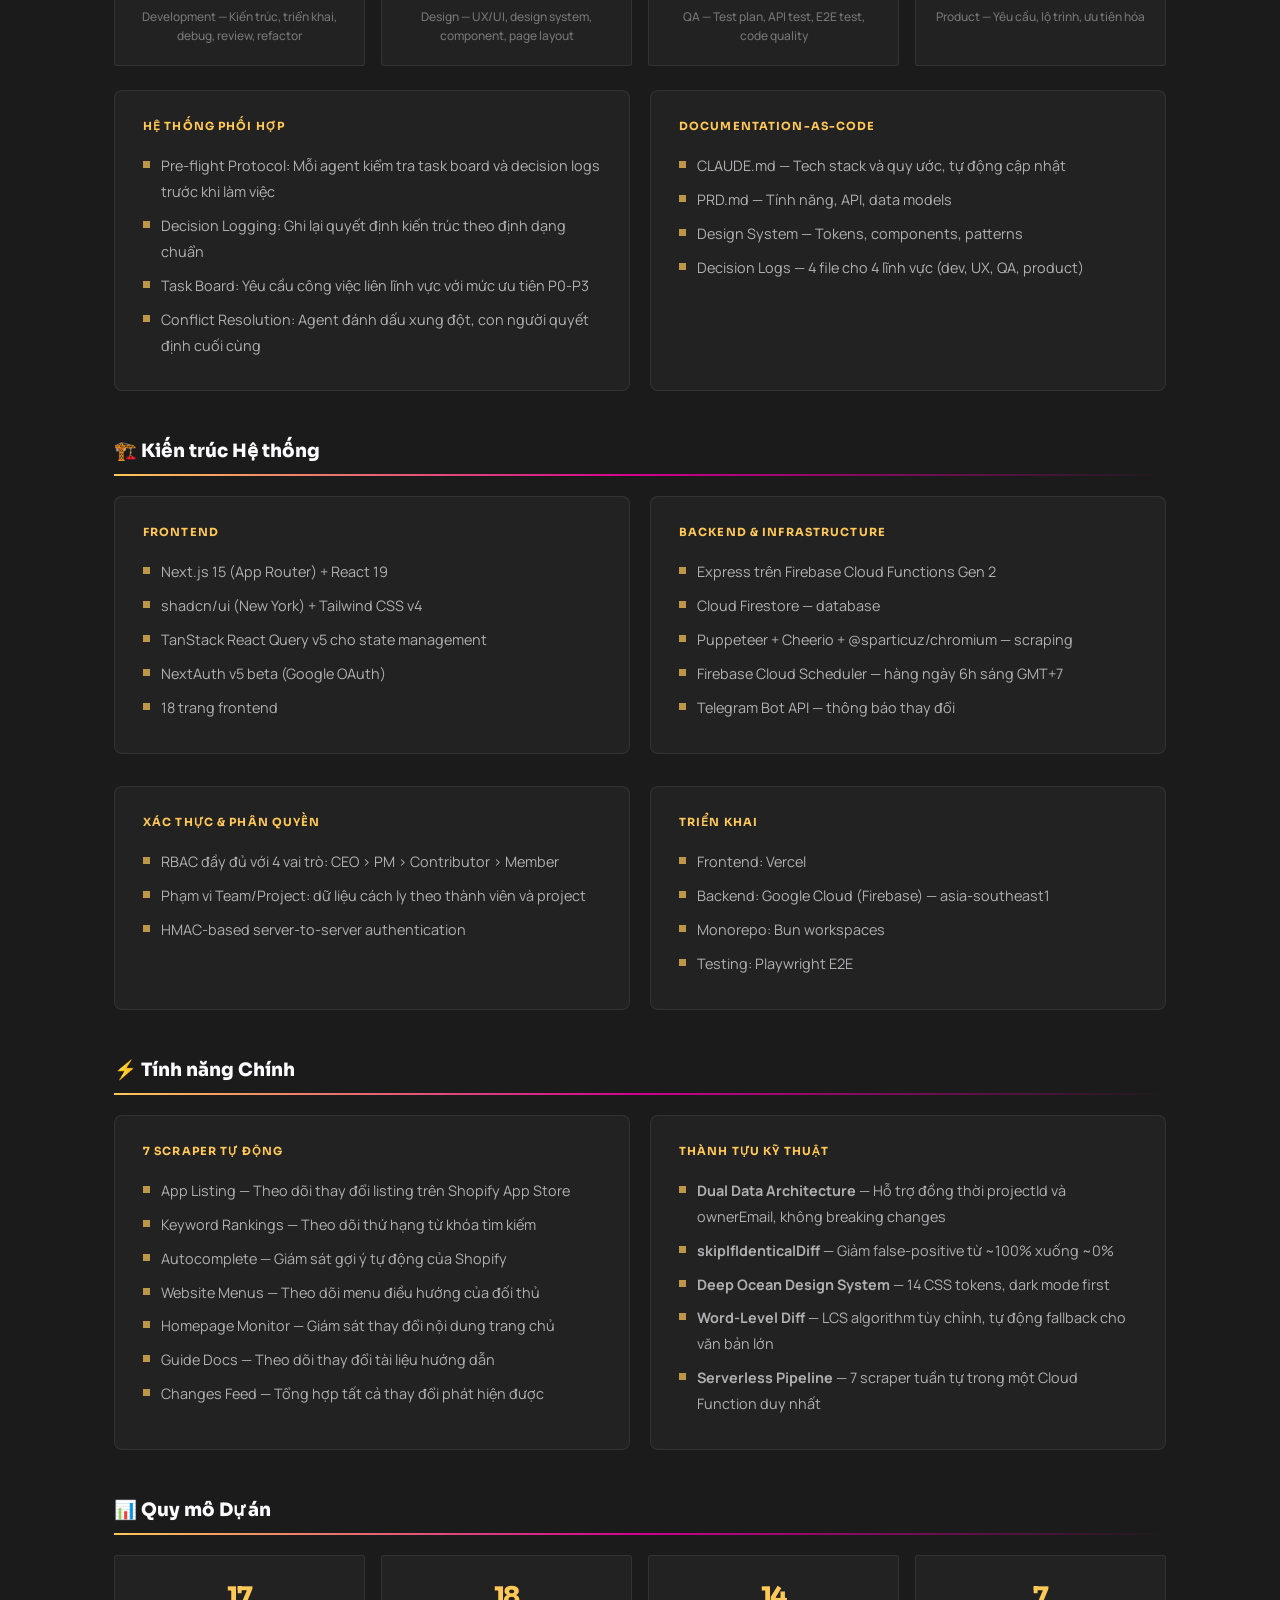
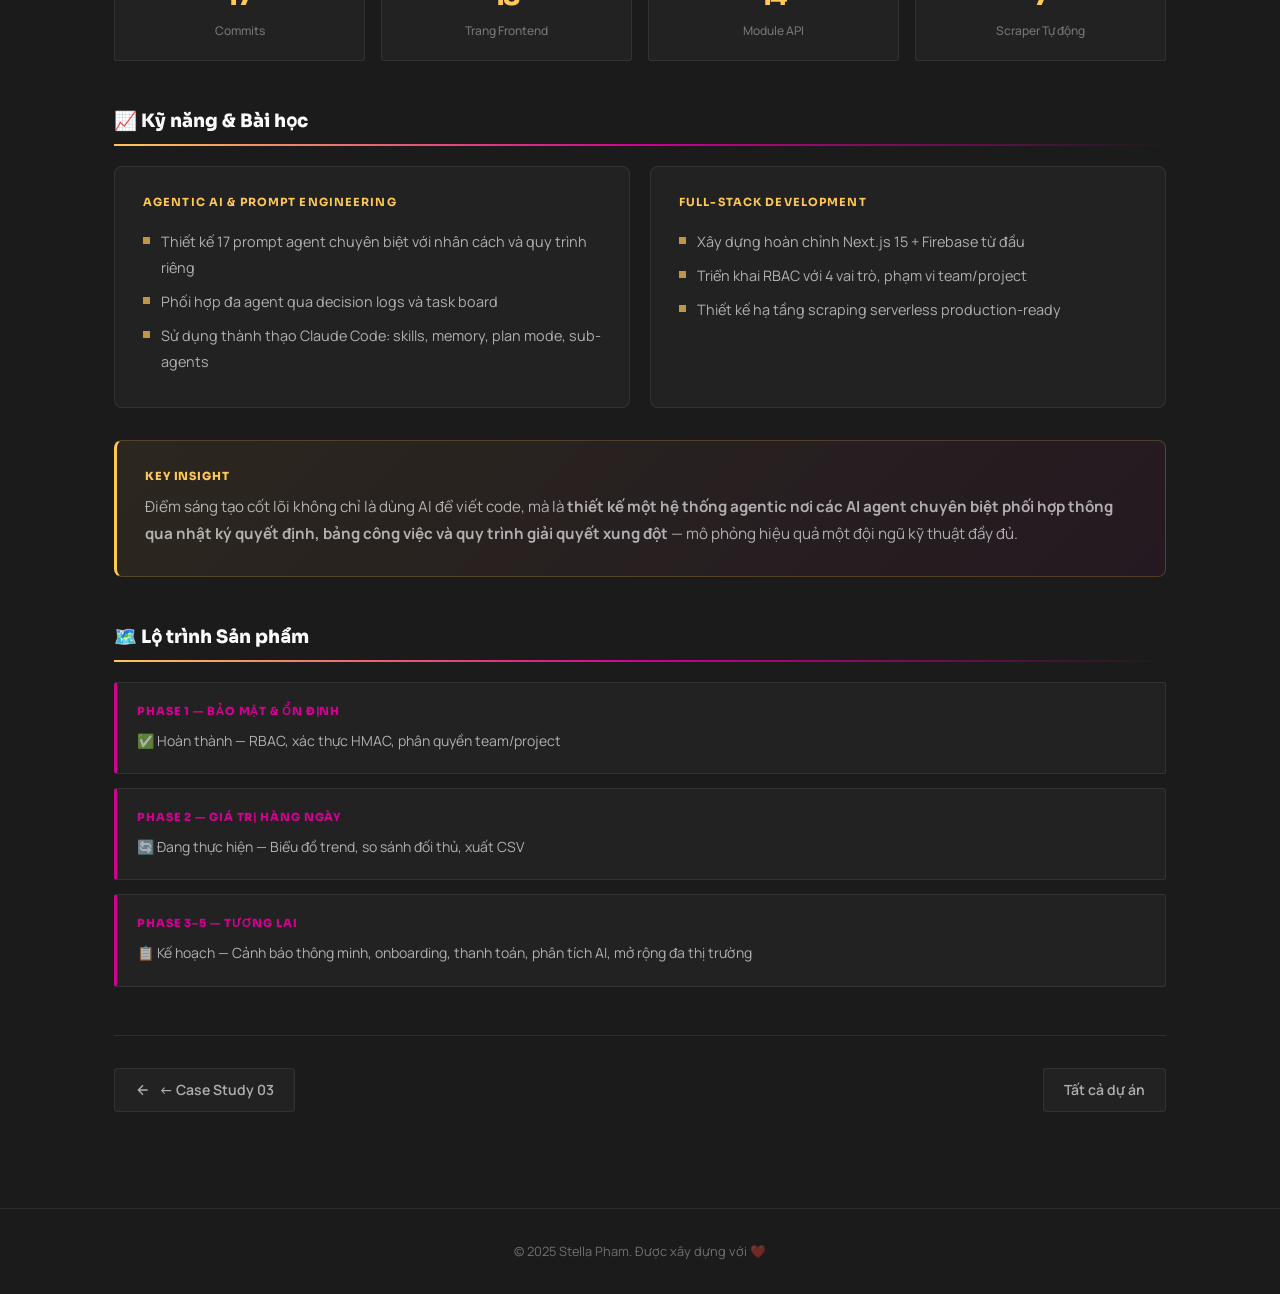
==== commit ba317487: "Add screenshots to Competitor Stalker case study Co-Authored-By: Claude Opus 4.6 (1M context) <norep" ====
--- a/projects/competitor-stalker.html
+++ b/projects/competitor-stalker.html
@@ -84,6 +84,27 @@
       </div>
     </div>
 
+    <!-- DELIVERABLES -->
+    <div class="detail-section">
+      <h2 class="detail-section-title" id="sec-deliverables">📦 Deliverables</h2>
+
+      <div class="detail-card fade-in" style="margin-bottom:24px;">
+        <h3 id="deliverable-login-title">Login Page — Deep Ocean Design System</h3>
+        <p id="deliverable-login-desc" style="margin-bottom:16px;">Trang đăng nhập với Google OAuth, thiết kế theo Deep Ocean design system — dark mode, glass-morphism card với glow animation.</p>
+        <div style="border-radius:var(--radius-lg); overflow:hidden; border:1px solid rgba(255,200,87,0.15);">
+          <img src="../assets/projects/stalker-login.png" alt="Competitor Stalker Login Page" style="width:100%; display:block;" />
+        </div>
+      </div>
+
+      <div class="detail-card fade-in">
+        <h3 id="deliverable-dashboard-title">CEO Dashboard — Overview toàn hệ thống</h3>
+        <p id="deliverable-dashboard-desc" style="margin-bottom:16px;">Dashboard CEO hiển thị performance across all teams: stats tổng quan, team performance cards với keyword ranking badges, notable changes và recent competitor changes.</p>
+        <div style="border-radius:var(--radius-lg); overflow:hidden; border:1px solid rgba(255,200,87,0.15);">
+          <img src="../assets/projects/stalker-dashboard-full.png" alt="Competitor Stalker Dashboard" style="width:100%; display:block;" />
+        </div>
+      </div>
+    </div>
+
     <!-- AGENT TEAM -->
     <div class="detail-section">
       <h2 class="detail-section-title" id="sec-agents">🤖 Đội ngũ 17 AI Agents</h2>
@@ -302,6 +323,11 @@
     secInnovation: '🧠 Agentic AI — Điểm Sáng tạo Cốt lõi',
     innovationTitle: 'Không chỉ dùng AI viết code — mà thiết kế cả một đội ngũ AI',
     innovationBody: 'Thay vì dùng Claude Code như trợ lý viết code đơn giản, dự án này coi AI như một đội ngũ kỹ thuật ảo. Mỗi agent có chuyên môn riêng, trách nhiệm cụ thể, quy trình vận hành chuẩn, và giao tiếp liên agent qua bảng công việc và nhật ký quyết định.',
+    secDeliverables: '📦 Deliverables',
+    deliverableLoginTitle: 'Login Page — Deep Ocean Design System',
+    deliverableLoginDesc: 'Trang đăng nhập với Google OAuth, thiết kế theo Deep Ocean design system — dark mode, glass-morphism card với glow animation.',
+    deliverableDashboardTitle: 'CEO Dashboard — Overview toàn hệ thống',
+    deliverableDashboardDesc: 'Dashboard CEO hiển thị performance across all teams: stats tổng quan, team performance cards với keyword ranking badges, notable changes và recent competitor changes.',
     secAgents: '🤖 Đội ngũ 17 AI Agents',
     kpi1val: '5 Agents', kpi1label: 'Development — Kiến trúc, triển khai, debug, review, refactor',
     kpi2val: '6 Agents', kpi2label: 'Design — UX/UI, design system, component, page layout',
@@ -358,6 +384,11 @@
     secInnovation: '🧠 Agentic AI — Core Innovation',
     innovationTitle: 'Not just using AI to write code — but designing an entire AI team',
     innovationBody: 'Instead of using Claude Code as a simple coding assistant, this project treats AI as a virtual engineering team. Each agent has domain expertise, specific responsibilities, standard operating procedures, and inter-agent communication through task boards and decision logs.',
+    secDeliverables: '📦 Deliverables',
+    deliverableLoginTitle: 'Login Page — Deep Ocean Design System',
+    deliverableLoginDesc: 'Login page with Google OAuth, designed with the Deep Ocean design system — dark mode, glass-morphism card with glow animation.',
+    deliverableDashboardTitle: 'CEO Dashboard — System-wide Overview',
+    deliverableDashboardDesc: 'CEO dashboard showing performance across all teams: summary stats, team performance cards with keyword ranking badges, notable changes and recent competitor changes.',
     secAgents: '🤖 Team of 17 AI Agents',
     kpi1val: '5 Agents', kpi1label: 'Development — Architecture, implementation, debug, review, refactor',
     kpi2val: '6 Agents', kpi2label: 'Design — UX/UI, design system, component, page layout',
@@ -412,6 +443,9 @@
   set('sec-context', t.secContext); set('card-context-title', t.contextTitle); set('card-context-body', t.contextBody, true);
   set('card-problem-title', t.problemTitle); set('card-problem-body', t.problemBody, true);
   set('sec-innovation', t.secInnovation); set('innovation-title', t.innovationTitle); set('innovation-body', t.innovationBody);
+  set('sec-deliverables', t.secDeliverables);
+  set('deliverable-login-title', t.deliverableLoginTitle); set('deliverable-login-desc', t.deliverableLoginDesc);
+  set('deliverable-dashboard-title', t.deliverableDashboardTitle); set('deliverable-dashboard-desc', t.deliverableDashboardDesc);
   set('sec-agents', t.secAgents);
   set('kpi1-val', t.kpi1val); set('kpi1-label', t.kpi1label);
   set('kpi2-val', t.kpi2val); set('kpi2-label', t.kpi2label);
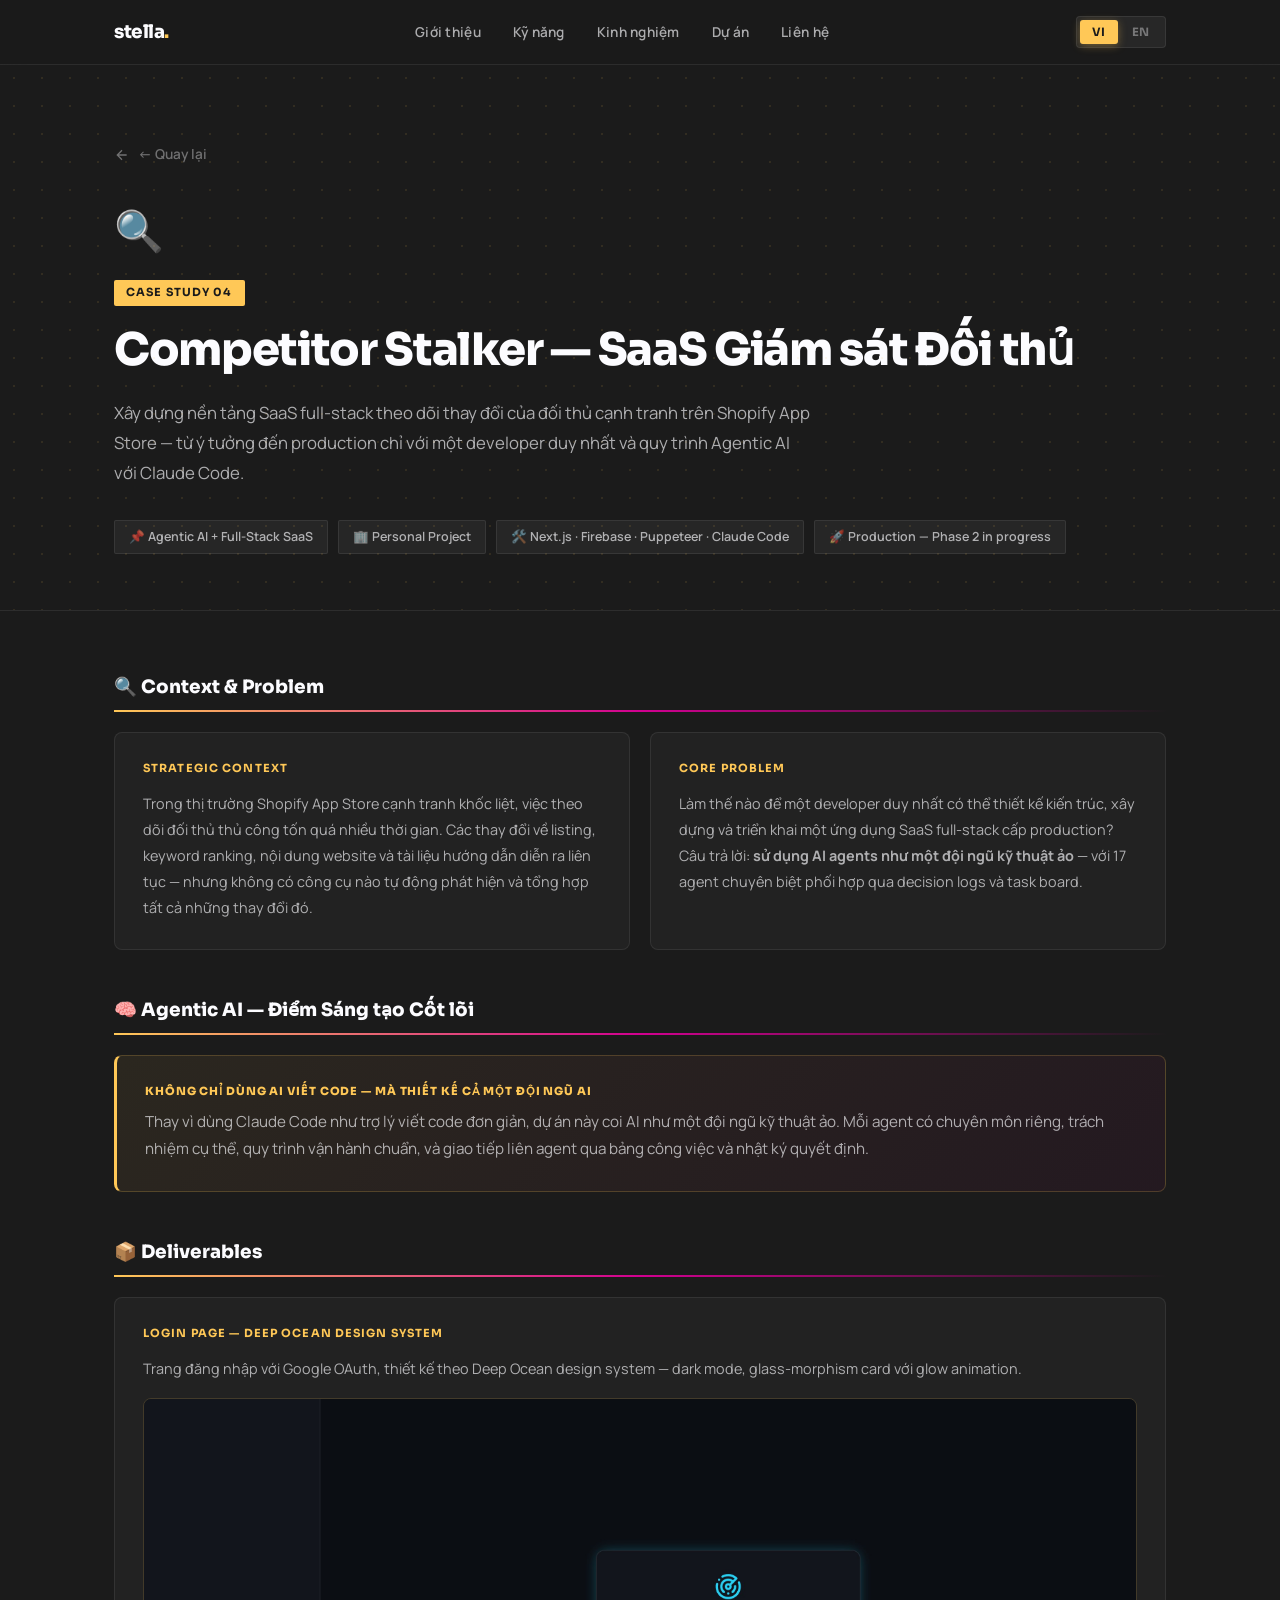
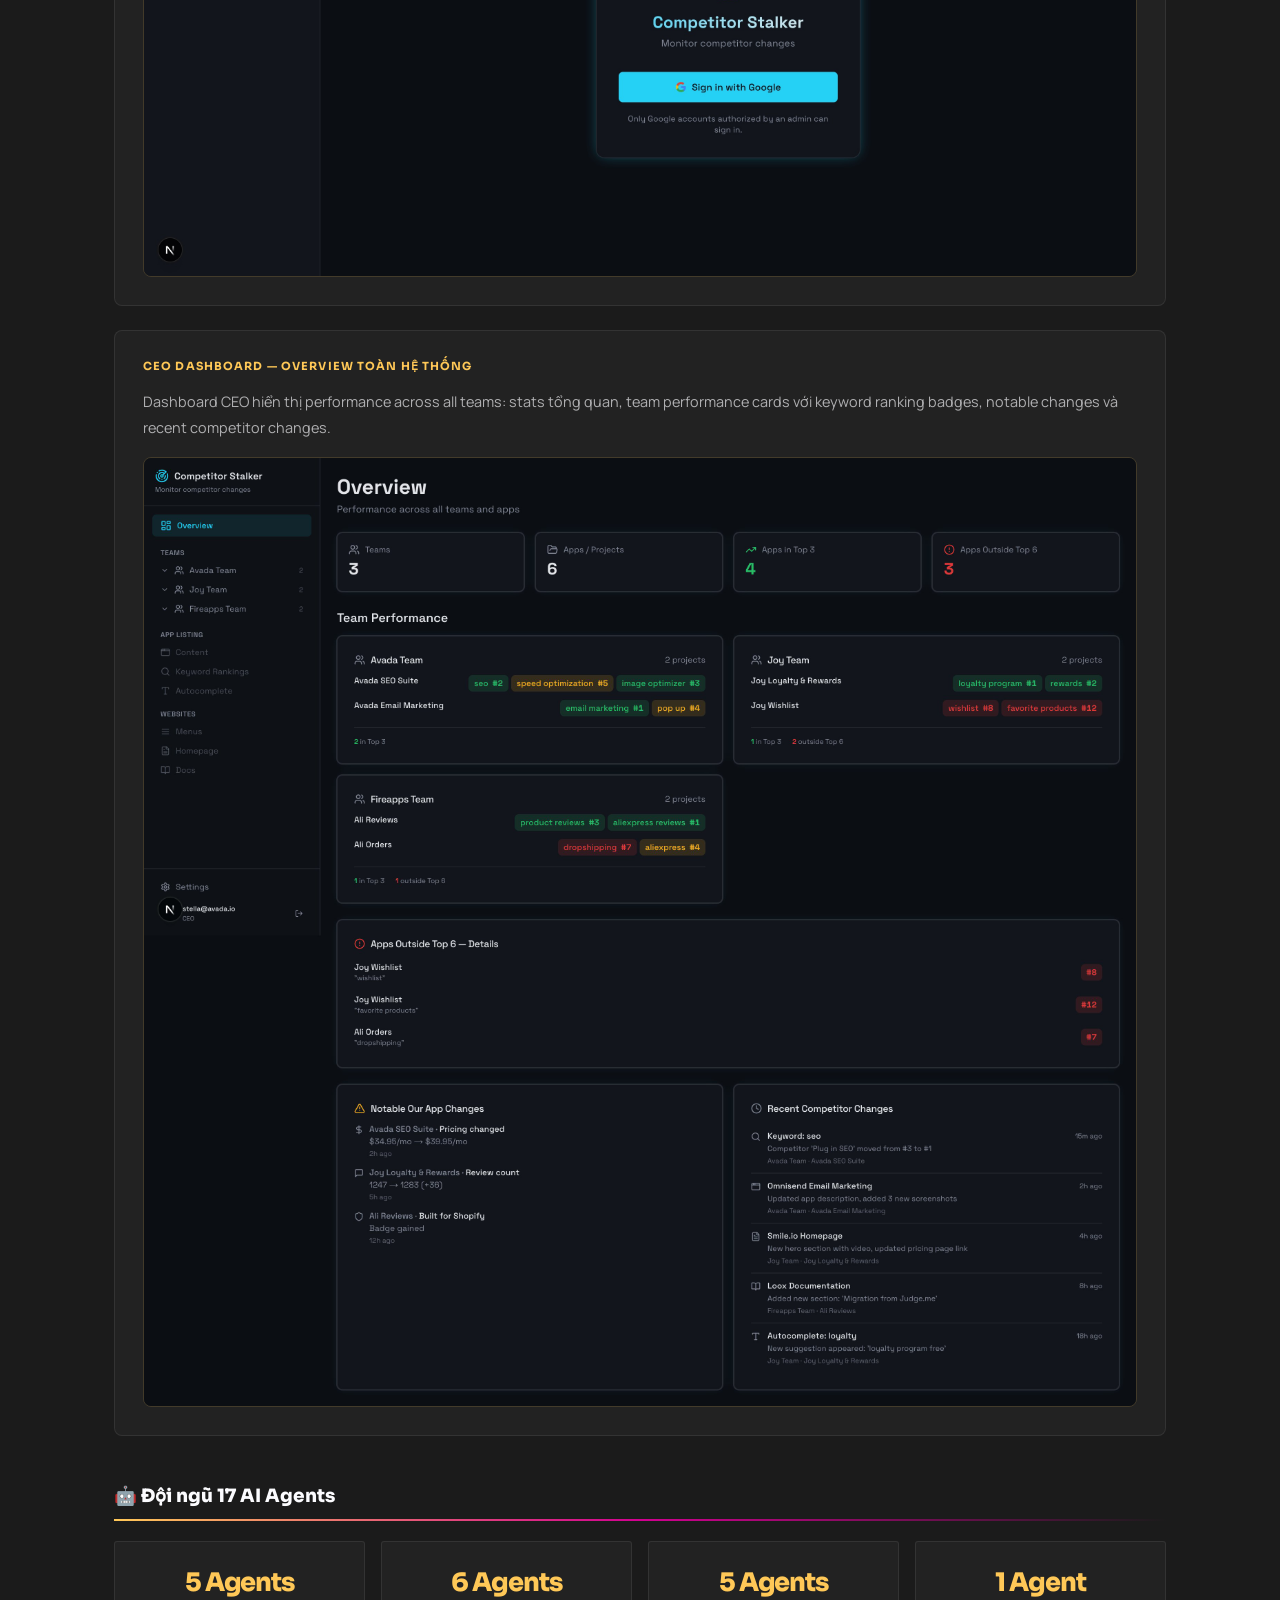
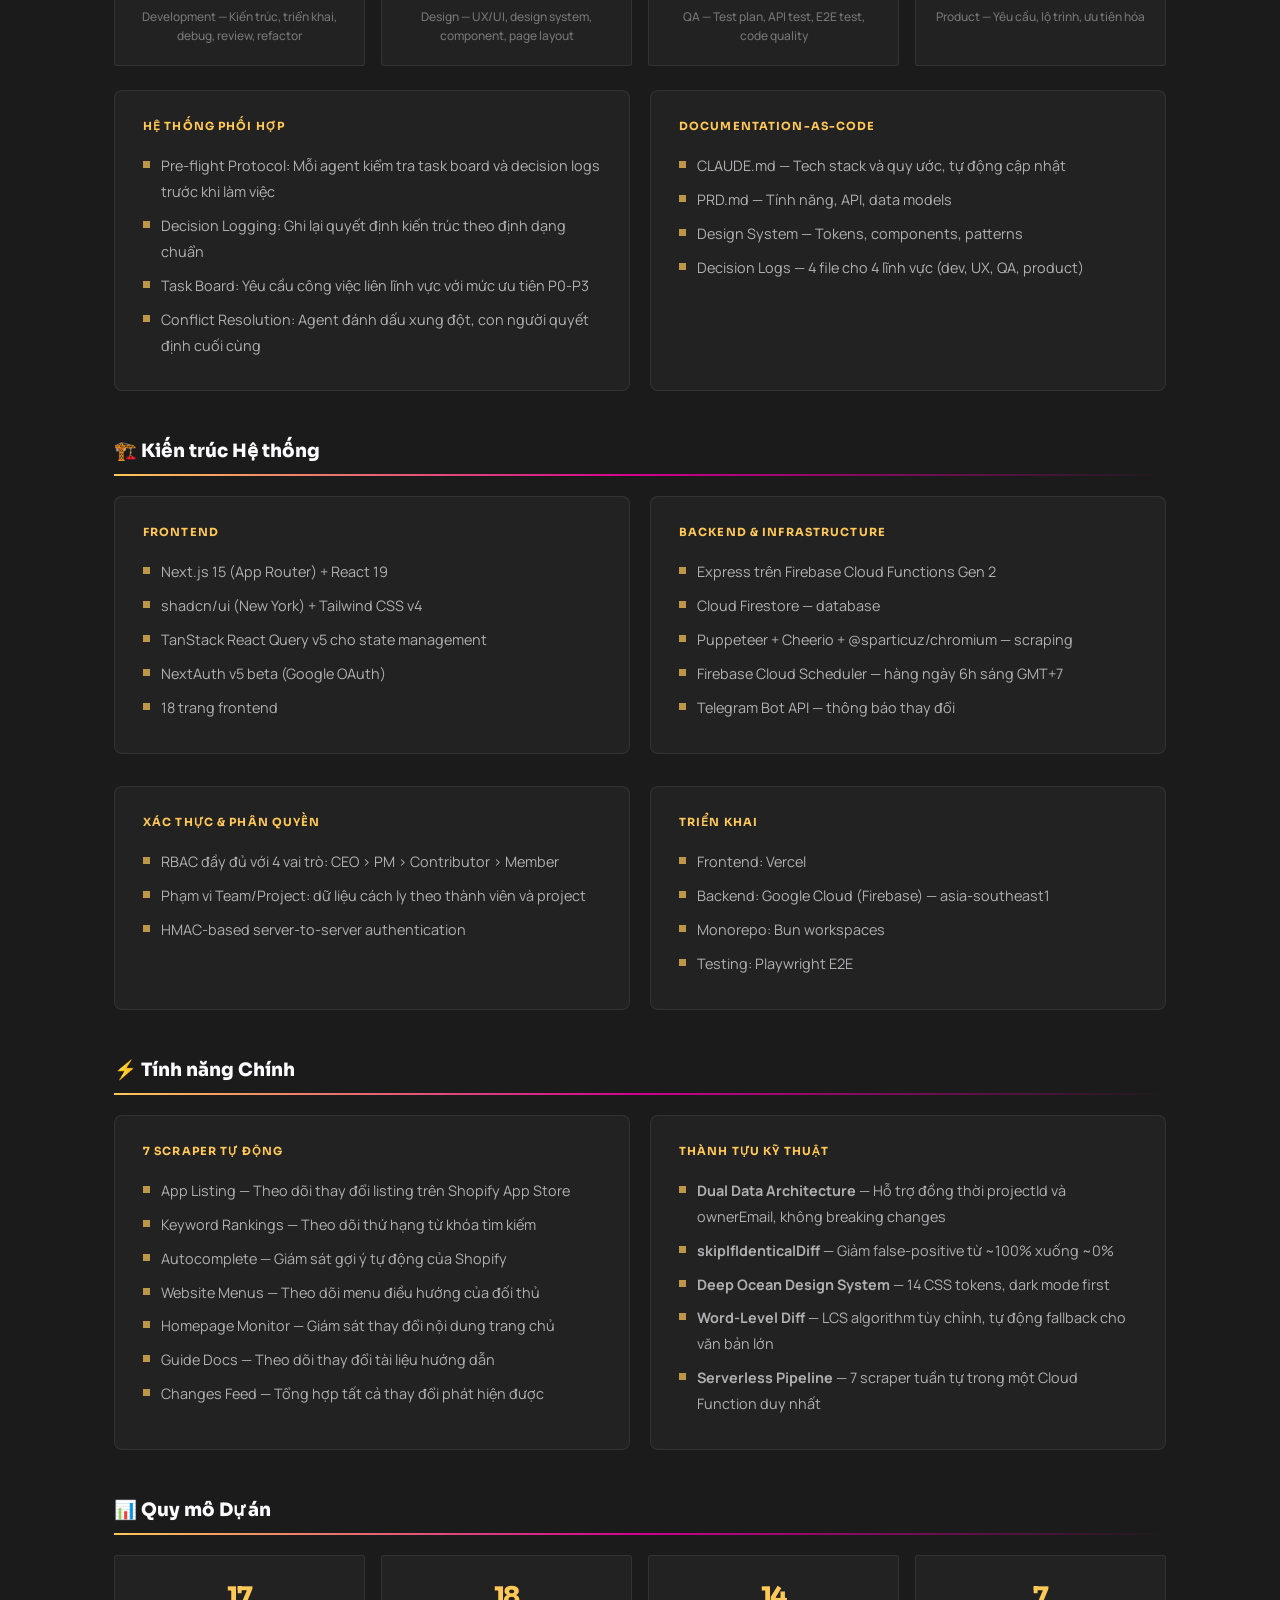
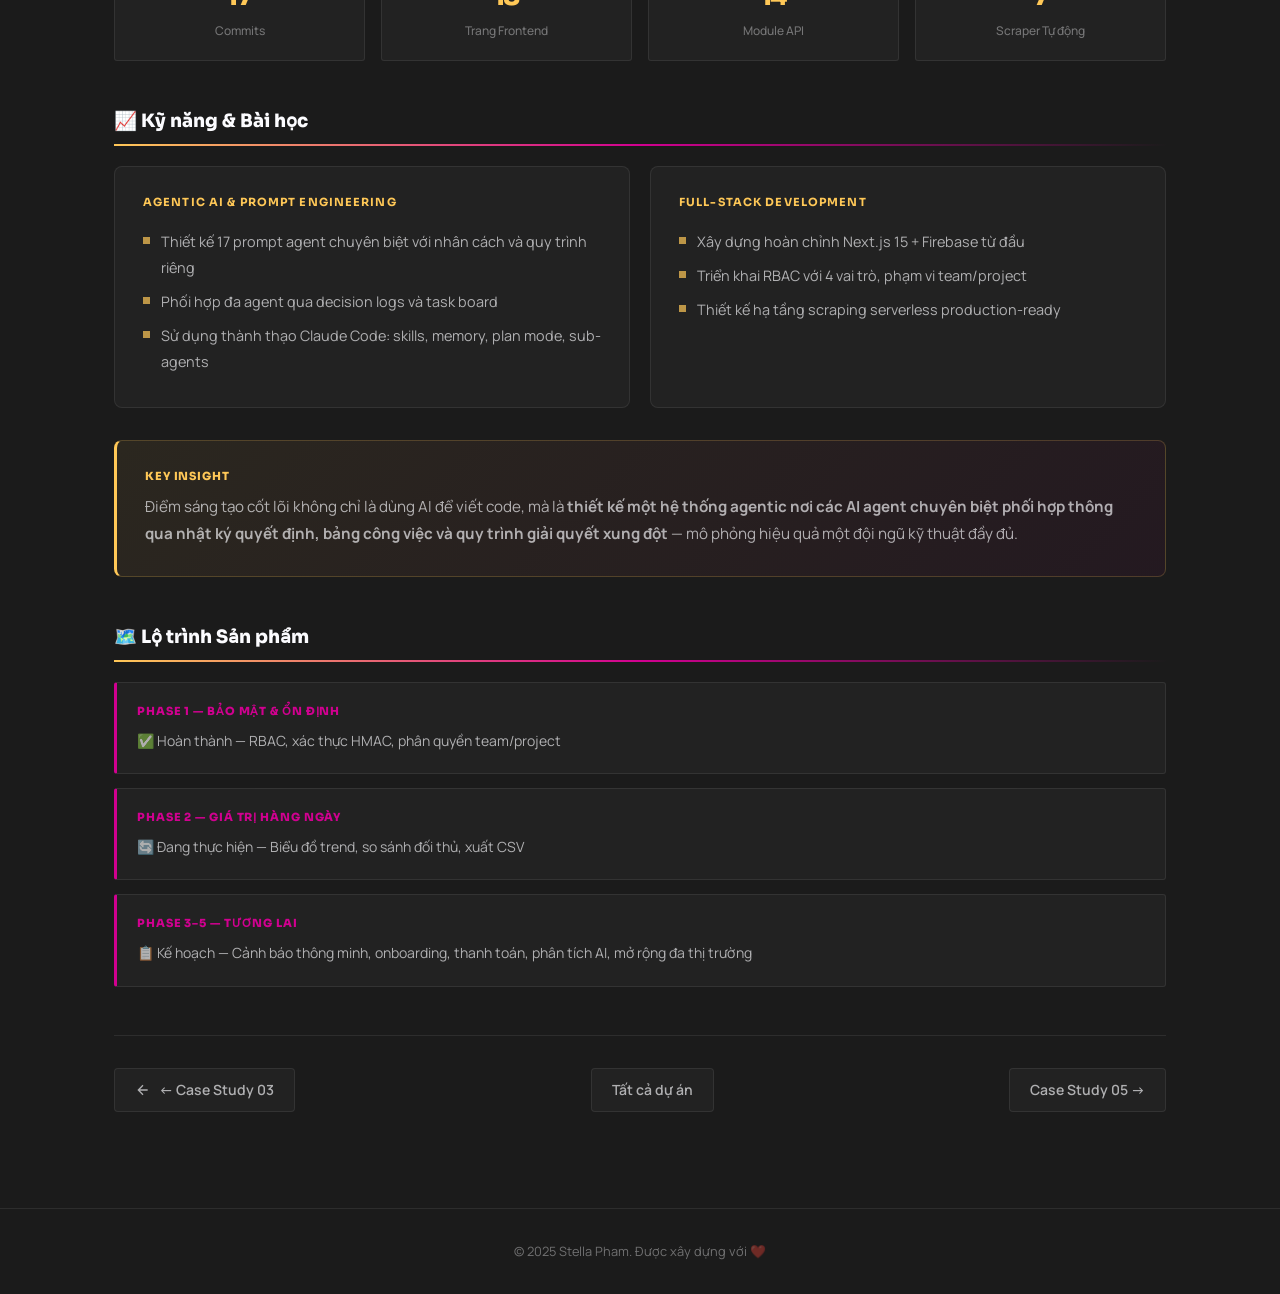
==== commit 4931d855: "Update project 5" ====
--- a/projects/competitor-stalker.html
+++ b/projects/competitor-stalker.html
@@ -300,6 +300,9 @@
       <a href="../index.html#projects">
         <span id="back-all">Tất cả dự án</span>
       </a>
+      <a href="saas-marketing-website.html">
+        <span id="next-proj">Case Study 05 →</span>
+      </a>
     </div>
 
   </div>
@@ -311,7 +314,7 @@
 <script>
 const detailI18n4 = {
   vi: {
-    back: '← Quay lại', backAll: 'Tất cả dự án', prevProj: '← Case Study 03',
+    back: '← Quay lại', backAll: 'Tất cả dự án', prevProj: '← Case Study 03', nextProj: 'Case Study 05 →',
     title: 'Competitor Stalker — SaaS Giám sát Đối thủ',
     summary: 'Xây dựng nền tảng SaaS full-stack theo dõi thay đổi của đối thủ cạnh tranh trên Shopify App Store — từ ý tưởng đến production chỉ với một developer duy nhất và quy trình Agentic AI với Claude Code.',
     metaStatus: '🚀 Production — Phase 2 in progress',
@@ -372,7 +375,7 @@
     phase3: '📋 Kế hoạch — Cảnh báo thông minh, onboarding, thanh toán, phân tích AI, mở rộng đa thị trường',
   },
   en: {
-    back: '← Back', backAll: 'All Projects', prevProj: '← Case Study 03',
+    back: '← Back', backAll: 'All Projects', prevProj: '← Case Study 03', nextProj: 'Case Study 05 →',
     title: 'Competitor Stalker — Competitor Monitoring SaaS',
     summary: 'Built a full-stack SaaS platform that tracks competitor changes on Shopify App Store — from idea to production with a single developer and an Agentic AI workflow powered by Claude Code.',
     metaStatus: '🚀 Production — Phase 2 in progress',
@@ -438,7 +441,7 @@
   const t = detailI18n4[lang];
   const set = (id, v, isHTML) => { const el = document.getElementById(id); if (el) { if (isHTML) el.innerHTML = v; else el.textContent = v; } };
 
-  set('back-text', t.back); set('back-all', t.backAll); set('prev-proj', t.prevProj);
+  set('back-text', t.back); set('back-all', t.backAll); set('prev-proj', t.prevProj); set('next-proj', t.nextProj);
   set('detail-title', t.title); set('detail-summary', t.summary); set('meta-status', t.metaStatus);
   set('sec-context', t.secContext); set('card-context-title', t.contextTitle); set('card-context-body', t.contextBody, true);
   set('card-problem-title', t.problemTitle); set('card-problem-body', t.problemBody, true);
